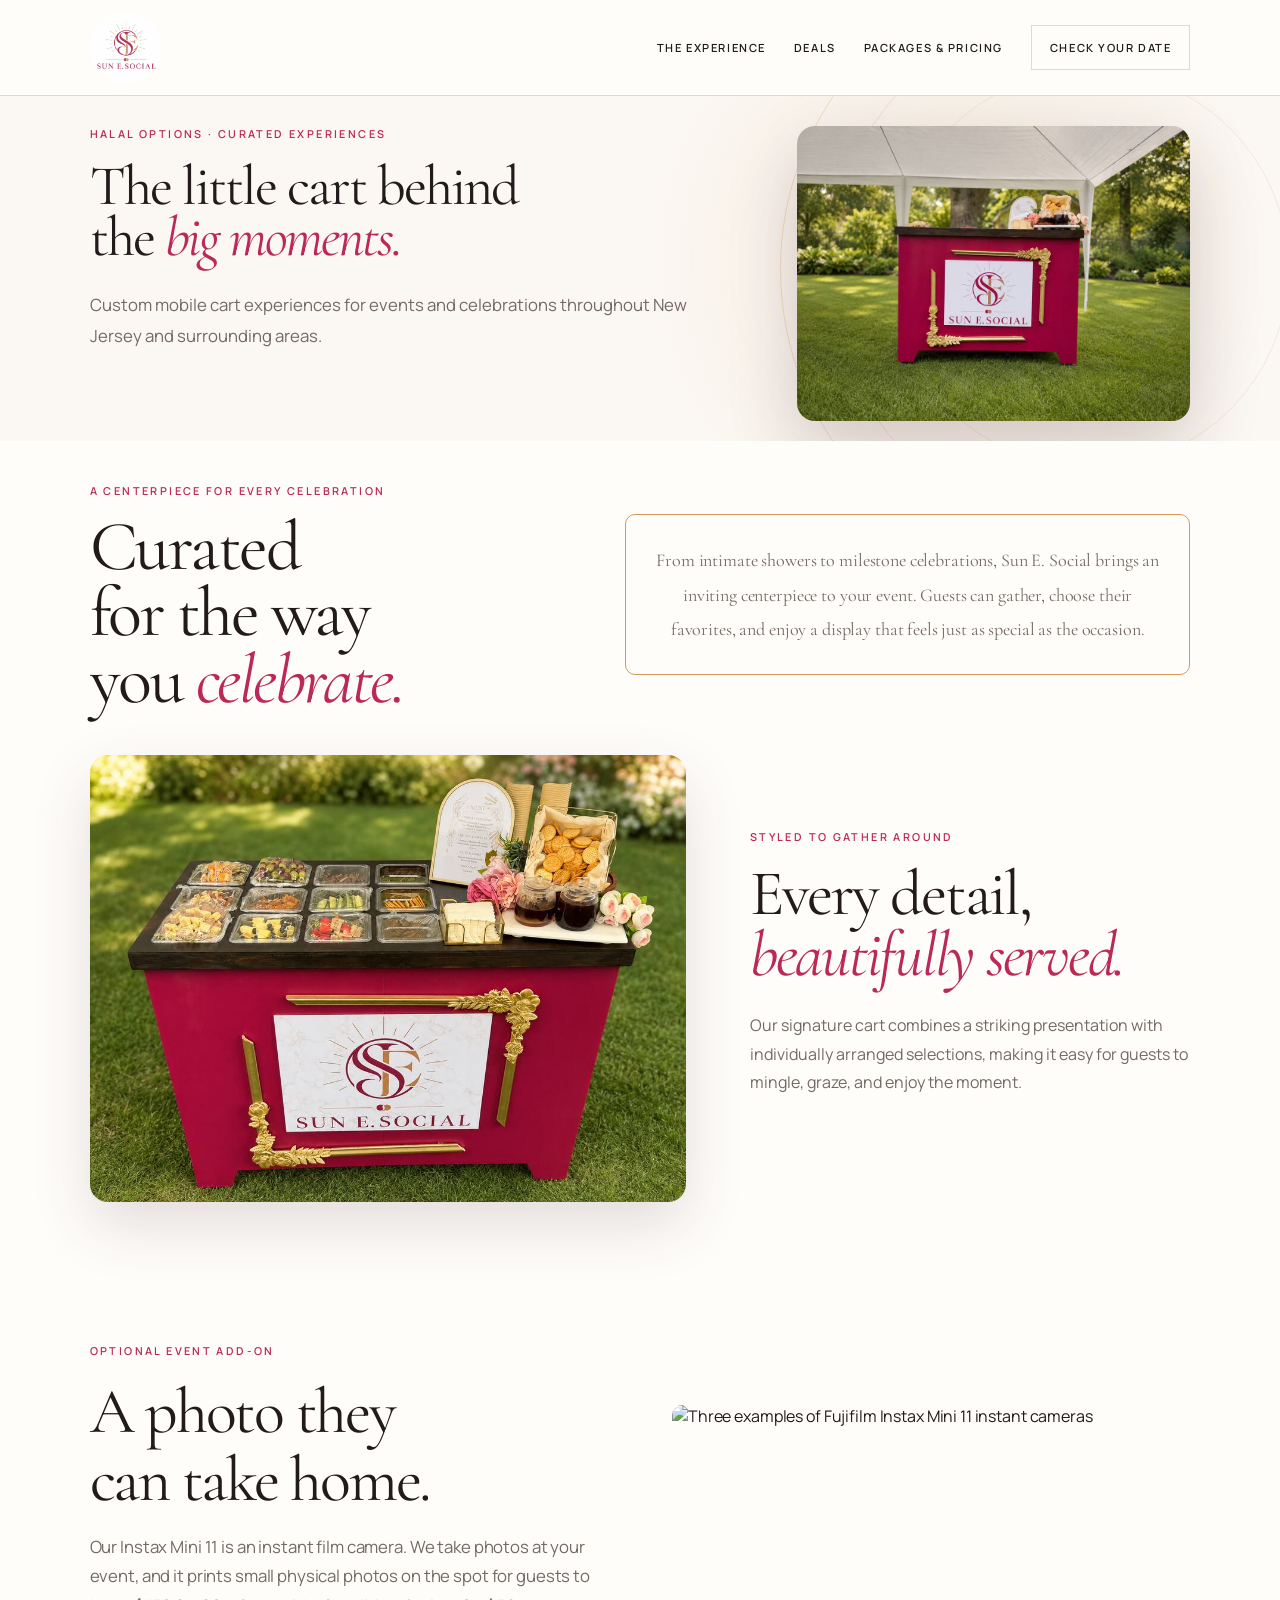
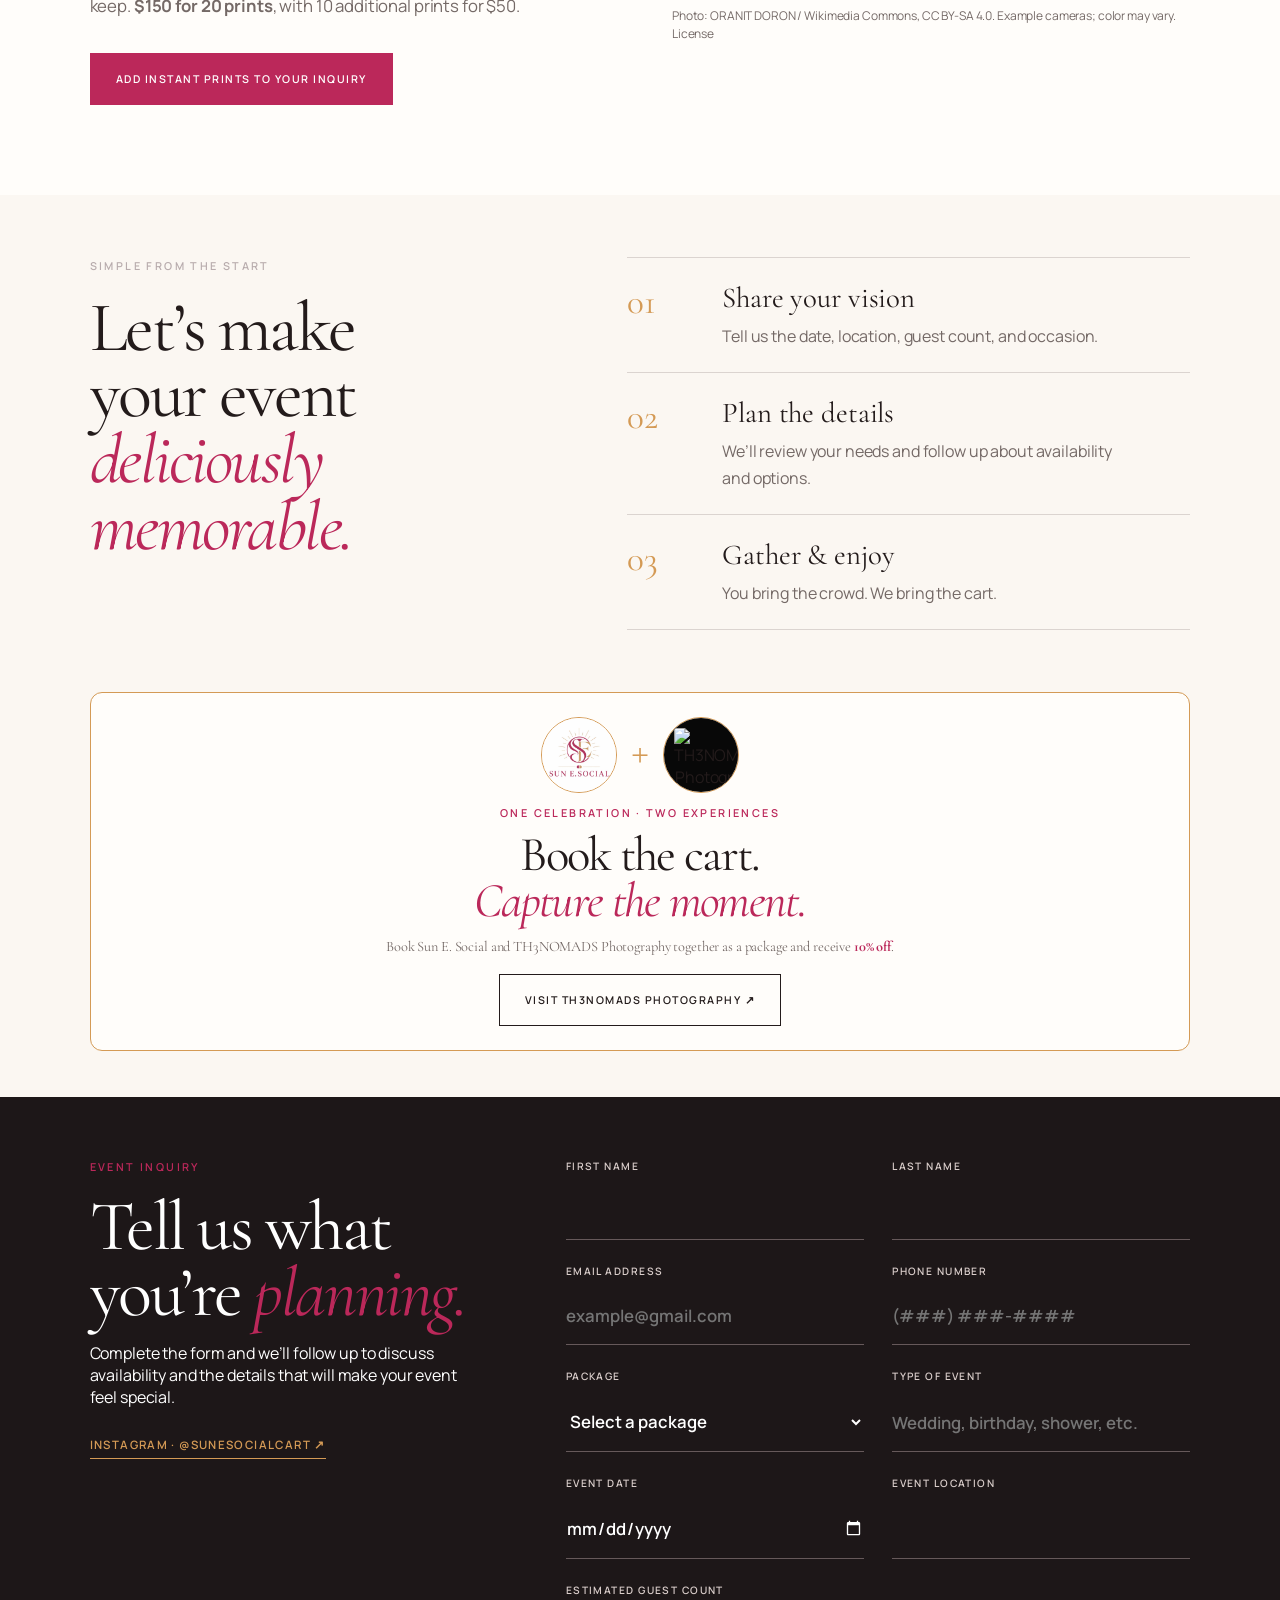
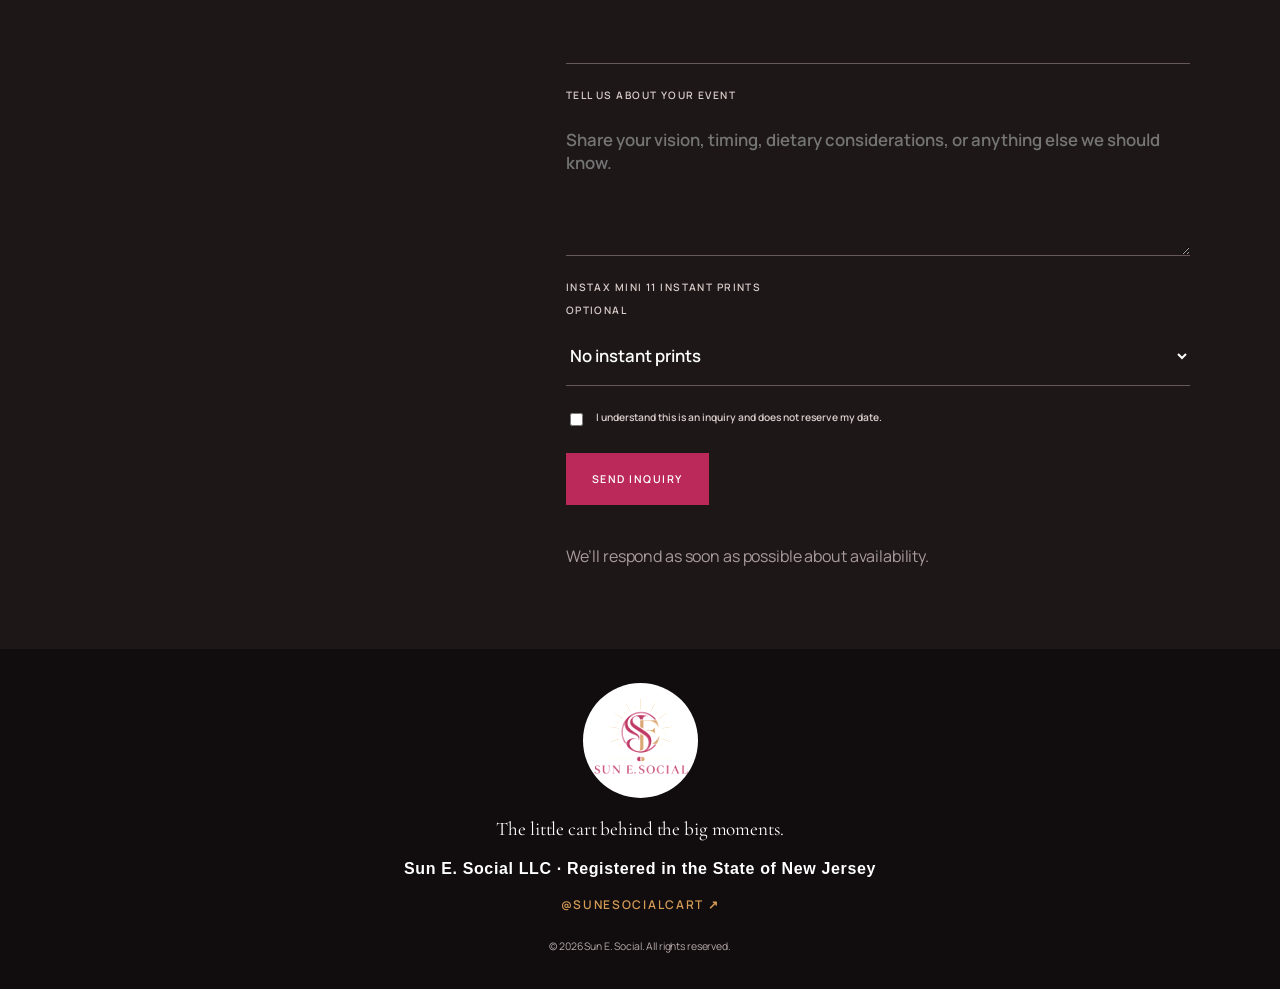
==== index.html @ 3e92104e "Add enhanced Caramel Apple Cart photo and update package name" ====
<!doctype html>
<html lang="en">
<head>
  <!-- Google tag (gtag.js) -->
  <script async src="https://www.googletagmanager.com/gtag/js?id=GT-P82H5LX7"></script>
  <script>
    window.dataLayer = window.dataLayer || [];
    function gtag(){dataLayer.push(arguments);}
    gtag('js', new Date());
    gtag('config', 'GT-P82H5LX7');
  </script>
  <meta charset="utf-8">
  <meta name="viewport" content="width=device-width,initial-scale=1">
  <meta name="description" content="Sun E. Social offers halal curated charcuterie carts for celebrations throughout New Jersey and surrounding areas.">
  <meta name="theme-color" content="#bb285a">
  <link rel="preconnect" href="https://fonts.googleapis.com">
  <link rel="preconnect" href="https://fonts.gstatic.com" crossorigin>
  <link href="https://fonts.googleapis.com/css2?family=Cormorant+Garamond:ital,wght@0,400;0,500;0,600;1,400;1,500&amp;family=Manrope:wght@400;500;600;700&amp;display=swap" rel="stylesheet">
  <link rel="canonical" href="https://sunesocialcart.com/">
  <link rel="icon" href="assets/logo.webp">
  <link rel="stylesheet" href="styles.css?v=20260928-instax-experience">
  <title>Sun E. Social | Mobile Food Cart</title>
</head>
<body>
  <header class="site-header">
    <a class="brand" href="#top" aria-label="Sun E. Social home"><img src="assets/logo.webp" alt="Sun E. Social"></a>
    <nav aria-label="Primary navigation">
      <a href="#experience">The experience</a><a href="#deals">Deals</a><a class="packages-link" href="packages.html?v=20260925-charcuterie-package">Packages &amp; Pricing</a><a class="nav-cta" href="#inquiry">Check Your Date</a>
    </nav>
  </header>
  <main>
    <section class="hero" id="top"><div class="sun-lines" aria-hidden="true"></div><div class="hero-copy"><p class="eyebrow">Halal Options · Curated Experiences</p><h1 class="hero-tagline"><span>The little cart behind</span><span>the <em>big moments.</em></span></h1><p class="lede">Custom mobile cart experiences for events and celebrations throughout New Jersey and surrounding areas.</p></div><div class="hero-mark"><img src="assets/cart-wide.jpg" alt="Sun E. Social charcuterie cart at an outdoor event"></div></section>
    <section class="statement" id="experience"><p class="eyebrow">A centerpiece for every celebration</p><h2>Curated for the way <br>you <em>celebrate.</em></h2><p>From intimate showers to milestone celebrations, Sun E. Social brings an inviting centerpiece to your event. Guests can gather, choose their favorites, and enjoy a display that feels just as special as the occasion.</p></section>
    <section class="cart-showcase"><div class="showcase-image"><img src="assets/cart-detail.jpg" alt="Sun E. Social cart filled with curated charcuterie selections"></div><div class="showcase-copy"><p class="eyebrow">Styled to gather around</p><h2>Every detail, <br><em>beautifully served.</em></h2><p>Our signature cart combines a striking presentation with individually arranged selections, making it easy for guests to mingle, graze, and enjoy the moment.</p></div></section>
    <section class="experience-instax" aria-labelledby="experience-instax-title">
      <div class="experience-instax-copy"><p class="eyebrow">Optional event add-on</p><h2 id="experience-instax-title">A photo they can take home.</h2><p>Our Instax Mini 11 is an instant film camera. We take photos at your event, and it prints small physical photos on the spot for guests to keep. <strong>$150 for 20 prints</strong>, with 10 additional prints for $50.</p><a class="button primary" href="#inquiry">Add instant prints to your inquiry</a></div>
      <figure class="instax-photo"><img src="https://thumb.wikimedia.org/wikipedia/commons/thumb/8/83/%D7%9E%D7%A6%D7%9C%D7%9E%D7%AA_%D7%90%D7%99%D7%A0%D7%A1%D7%98%D7%A7%D7%A1_%D7%9E%D7%99%D7%A0%D7%99_11_%D7%91%D7%A9%D7%9C%D7%95%D7%A9%D7%94_%D7%A6%D7%91%D7%A2%D7%99%D7%9D.jpg/960px-%D7%9E%D7%A6%D7%9C%D7%9E%D7%AA_%D7%90%D7%99%D7%A0%D7%A1%D7%98%D7%A7%D7%A1_%D7%9E%D7%99%D7%A0%D7%99_11_%D7%91%D7%A9%D7%9C%D7%95%D7%A9%D7%94_%D7%A6%D7%91%D7%A2%D7%99%D7%9D.jpg" alt="Three examples of Fujifilm Instax Mini 11 instant cameras" loading="lazy" width="960" height="359"><figcaption><a href="https://commons.wikimedia.org/wiki/File:%D7%9E%D7%A6%D7%9C%D7%9E%D7%AA_%D7%90%D7%99%D7%A0%D7%A1%D7%98%D7%A7%D7%A1_%D7%9E%D7%99%D7%A0%D7%99_11_%D7%91%D7%A9%D7%9C%D7%95%D7%A9%D7%94_%D7%A6%D7%91%D7%A2%D7%99%D7%9D.jpg" target="_blank" rel="noreferrer">Photo: ORANIT DORON / Wikimedia Commons, CC BY-SA 4.0. Example cameras; color may vary.</a> <a href="https://creativecommons.org/licenses/by-sa/4.0/" target="_blank" rel="noreferrer">License</a></figcaption></figure>
    </section>
    <section class="process" id="process"><div><p class="eyebrow">Simple from the start</p><h2>Let’s make your event <br><em>deliciously memorable.</em></h2></div><ol><li><b>01</b><div><h3>Share your vision</h3><p>Tell us the date, location, guest count, and occasion.</p></div></li><li><b>02</b><div><h3>Plan the details</h3><p>We’ll review your needs and follow up about availability and options.</p></div></li><li><b>03</b><div><h3>Gather &amp; enjoy</h3><p>You bring the crowd. We bring the cart.</p></div></li></ol></section>
    <section class="partner-package" id="deals" aria-labelledby="partner-package-title"><div class="package-logos" aria-label="Sun E. Social and TH3NOMADS Photography"><a href="https://sunesocialcart.com/" aria-label="Sun E. Social"><img src="assets/logo.webp" alt="Sun E. Social logo"></a><span aria-hidden="true">+</span><a href="https://www.th3nomadsphotography.com/" target="_blank" rel="noreferrer" aria-label="TH3NOMADS Photography"><img src="https://www.th3nomadsphotography.com/assets/logo.png" alt="TH3NOMADS Photography logo"></a></div><div><p class="eyebrow">One celebration · Two experiences</p><h2 id="partner-package-title">Book the cart. <br><em>Capture the moment.</em></h2></div><div class="partner-package-copy"><p>Book Sun E. Social and TH3NOMADS Photography together as a package and receive <strong>10% off</strong>.</p><a class="button secondary" href="https://www.th3nomadsphotography.com/" target="_blank" rel="noreferrer">Visit TH3NOMADS Photography ↗</a></div></section>
    <section class="inquiry dark-section" id="inquiry"><div class="inquiry-intro"><p class="eyebrow">Event inquiry</p><h2>Tell us what <br>you’re <em>planning.</em></h2><p>Complete the form and we’ll follow up to discuss availability and the details that will make your event feel special.</p><div class="social-links"><a href="https://www.instagram.com/sunesocialcart" target="_blank" rel="noreferrer">Instagram · @sunesocialcart ↗</a></div></div>
      <form action="https://formspree.io/f/mqpkbeqo" method="POST" id="inquiryForm"><input type="hidden" name="_subject" value="New Sun E. Social Event Inquiry"><div class="form-row"><label>First name<input name="first_name" autocomplete="given-name" required></label><label>Last name<input name="last_name" autocomplete="family-name" required></label></div><div class="form-row"><label>Email address<input name="email" type="email" autocomplete="email" placeholder="example@gmail.com" required></label><label>Phone number<input name="phone" type="tel" autocomplete="tel" inputmode="numeric" maxlength="14" pattern="\([0-9]{3}\) [0-9]{3}-[0-9]{4}" title="Enter a 10-digit phone number" placeholder="(###) ###-####" required></label></div><div class="form-row"><label>Package<select name="package" required><option value="" selected disabled>Select a package</option><option>Sun E. Signature — The Charcuterie Cart</option><option value="scone-social">The Scone Social — Charcuterie</option><option>The Fresh Start Bar — Parfait Bar</option><option>The Fresh Start Bar — Açaí Bar</option><option>The Seasonal Cart — Fall Caramel Apple Cart</option><option>The Seasonal Cart — Fall Caramel Apple on a Stick</option><option>Custom Curate Your Dream Cart</option></select></label><label>Type of event<input name="occasion" type="text" placeholder="Wedding, birthday, shower, etc." required></label></div><div class="form-row"><label>Event date<input name="event_date" type="date" required></label><label>Event location<input name="location" required></label></div><label>Estimated guest count<input name="guest_count" type="number" min="1" required></label><label>Tell us about your event<textarea name="message" rows="4" placeholder="Share your vision, timing, dietary considerations, or anything else we should know." required></textarea></label><label>Instax Mini 11 instant prints <span class="optional">Optional</span><select name="instax_mini_11_addon"><option value="">No instant prints</option><option value="20 prints — $150">20 prints — $150</option><option value="30 prints — $200">30 prints — $200</option><option value="40 prints — $250">40 prints — $250</option><option value="More than 40 prints — please quote">More than 40 prints — request a quote</option></select></label><label class="consent"><input type="checkbox" name="inquiry_acknowledgement" value="Confirmed" required><span>I understand this is an inquiry and does not reserve my date.</span></label><button class="button primary" type="submit">Send inquiry</button><p class="form-status" id="formStatus" aria-live="polite">We’ll respond as soon as possible about availability.</p></form>
    </section>
  </main>
  <footer><img src="assets/logo.webp" alt="Sun E. Social"><p>The little cart behind the big moments.</p><p style="font-family:Arial,Helvetica,sans-serif;font-size:1rem;font-weight:600;letter-spacing:.04em;color:#fff;margin:18px 0;">Sun E. Social LLC · Registered in the State of New Jersey</p><a class="instagram-link" href="https://www.instagram.com/sunesocialcart" target="_blank" rel="noreferrer" aria-label="Follow Sun E. Social on Instagram">@sunesocialcart ↗</a><small>© 2026 Sun E. Social. All rights reserved.</small></footer><script src="script.js?v=20260903-1"></script>
<script>
    if (new URLSearchParams(window.location.search).get('package') === 'scone-social') {
      document.querySelector('select[name="package"]').value = 'scone-social';
    }
  </script>
</body>
</html>
---- styles.css ----
:root{--paper:#fbf7f2;--ivory:#fffdfa;--ink:#231b1b;--berry:#bb285a;--berry-dark:#8f173f;--gold:#d49a55;--muted:#746966;--line:rgba(54,35,35,.16);--dark:#1d1718;--background:var(--paper);--foreground:var(--ink);--card:var(--ivory);--card-foreground:var(--ink);--primary:var(--berry);--primary-foreground:#fff;--secondary:#f4e7df;--secondary-foreground:var(--ink);--muted-foreground:var(--muted);--border:#dfd4cd;--input:#dfd4cd;--ring:var(--gold);--radius:.4rem}
*{box-sizing:border-box}html{scroll-behavior:smooth}body{margin:0;background:var(--paper);color:var(--ink);font-family:Arial,Helvetica,sans-serif}a{color:inherit;text-decoration:none}img{display:block;max-width:100%}button,input,select,textarea{font:inherit}.site-header{height:96px;padding:10px 5vw;display:flex;align-items:center;justify-content:space-between;background:rgba(255,253,250,.94);border-bottom:1px solid var(--line);position:sticky;top:0;z-index:20;backdrop-filter:blur(14px)}.brand img{width:118px;height:76px;object-fit:contain}.site-header nav{display:flex;align-items:center;gap:28px;font-size:.7rem;text-transform:uppercase;letter-spacing:.14em}.site-header nav a:hover{color:var(--berry)}.nav-cta{padding:14px 18px;border:1px solid var(--line);color:inherit}.hero{min-height:calc(100svh - 96px);display:grid;grid-template-columns:1.15fr .85fr;align-items:center;gap:5vw;padding:80px 7vw;position:relative;overflow:hidden;background:radial-gradient(circle at 75% 48%,rgba(212,154,85,.13),transparent 32%),var(--paper)}.hero-copy,.hero-mark{position:relative;z-index:2}.eyebrow{margin:0 0 20px;color:var(--berry);font-size:.68rem;font-weight:700;text-transform:uppercase;letter-spacing:.22em}.hero h1,h2{font:400 clamp(3.9rem,7.4vw,7.6rem)/.92 Georgia,'Times New Roman',serif;letter-spacing:-.05em;margin:0}em{font-weight:400;color:var(--berry)}.lede{max-width:620px;margin:28px 0 34px;font-size:1.05rem;line-height:1.8;color:var(--muted)}.hero-actions{display:flex;gap:12px;flex-wrap:wrap}.button{min-height:52px;padding:0 25px;border:1px solid transparent;text-transform:uppercase;letter-spacing:.14em;font-weight:700;font-size:.67rem;display:inline-flex;align-items:center;justify-content:center;cursor:pointer;transition:.25s}.button.primary{background:var(--berry);color:#fff}.button.primary:hover{background:var(--berry-dark);transform:translateY(-2px)}.button.secondary{border-color:var(--ink)}.button.secondary:hover{color:var(--berry);border-color:var(--berry)}.hero-mark{padding:30px}.hero-mark img{width:min(560px,100%);margin:auto;mix-blend-mode:multiply}.sun-lines{position:absolute;width:620px;height:620px;border:1px solid rgba(212,154,85,.28);border-radius:50%;right:-120px;top:50%;transform:translateY(-50%)}.sun-lines:before,.sun-lines:after{content:"";position:absolute;inset:48px;border:1px solid rgba(187,40,90,.12);border-radius:50%}.sun-lines:after{inset:110px;border-color:rgba(212,154,85,.18)}.statement{padding:130px 7vw;display:grid;grid-template-columns:1fr 1.2fr;gap:7vw;align-items:end;background:var(--ivory)}.statement .eyebrow{grid-column:1/-1;margin:0}.statement h2,.process h2,.inquiry h2{font-size:clamp(3.2rem,5.5vw,6rem)}.statement>p:last-child{font:400 1.13rem/1.9 Georgia,serif;color:var(--muted);max-width:650px;margin:0}.dark-section{background:var(--dark);color:#fff}.features{display:grid;grid-template-columns:repeat(3,1fr);padding:75px 7vw}.features article{padding:18px 42px;border-right:1px solid rgba(255,255,255,.14)}.features article:first-child{padding-left:0}.features article:last-child{border:0}.features span,.process b{font:400 2.2rem Georgia,serif;color:var(--gold)}.features h3,.process h3{font:400 1.8rem Georgia,serif;margin:30px 0 12px}.features p,.process p{color:#b8acad;line-height:1.7}.process{padding:120px 7vw;display:grid;grid-template-columns:.9fr 1.1fr;gap:9vw}.process ol{list-style:none;margin:0;padding:0;border-top:1px solid var(--line)}.process li{display:grid;grid-template-columns:70px 1fr;gap:25px;padding:30px 0;border-bottom:1px solid var(--line)}.process li h3{margin:0 0 8px}.process li p{margin:0;color:var(--muted)}.inquiry{padding:120px 7vw;display:grid;grid-template-columns:.78fr 1.22fr;gap:9vw}.inquiry-intro>p:last-child{color:#b8acad;line-height:1.8;max-width:480px}.inquiry form{display:grid;gap:24px}.form-row{display:grid;grid-template-columns:1fr 1fr;gap:28px}.inquiry label{display:grid;gap:9px;color:#d9cdca;font-size:.64rem;text-transform:uppercase;letter-spacing:.14em}.inquiry input,.inquiry select,.inquiry textarea{width:100%;padding:12px 0;background:transparent;border:0;border-bottom:1px solid #66595a;color:#fff;outline:0}.inquiry input:focus,.inquiry select:focus,.inquiry textarea:focus{border-color:var(--gold)}.inquiry select option{color:#111}.inquiry textarea{resize:vertical}.consent{display:flex!important;align-items:flex-start;gap:10px!important;text-transform:none!important;letter-spacing:0!important;line-height:1.5}.consent input{width:auto!important;margin-top:3px;accent-color:var(--berry)}.inquiry button{justify-self:start}.inquiry button:disabled{opacity:.6;cursor:wait}.form-status{min-height:26px}.form-status p{margin:0;font-size:.88rem}.success{color:#e5bd84}.error{color:#ff9da8}footer{padding:58px 7vw;text-align:center;background:#110d0e;color:#b8acad}footer img{width:165px;height:115px;object-fit:contain;margin:0 auto;filter:brightness(1.08)}footer p{font:400 1.2rem Georgia,serif;color:#fff}footer small{font-size:.65rem}.statement,.process,.inquiry{scroll-margin-top:90px}@media(max-width:900px){.site-header nav a:not(.nav-cta){display:none}.hero,.statement,.process,.inquiry{grid-template-columns:1fr}.hero{padding-top:65px}.hero-mark{max-width:520px;margin:auto}.statement{gap:35px}.features{grid-template-columns:1fr}.features article,.features article:first-child{padding:32px 0;border-right:0;border-bottom:1px solid rgba(255,255,255,.14)}.form-row{grid-template-columns:1fr}.inquiry{gap:60px}}@media(max-width:600px){.site-header{height:82px;padding:7px 20px}.brand img{width:92px;height:66px}.nav-cta{padding:12px 13px}.hero{min-height:auto;padding:68px 22px 72px}.hero h1{font-size:3.65rem}.hero-mark{padding:15px}.statement,.process,.inquiry{padding:85px 22px}.statement h2,.process h2,.inquiry h2{font-size:3.2rem}.features{padding:55px 22px}.sun-lines{width:420px;height:420px;right:-240px}.button{width:100%}}
/* Cart photography */
.hero-mark{padding:0}
.hero-mark img{width:min(650px,100%);margin:auto;mix-blend-mode:normal;border-radius:18px;box-shadow:0 28px 70px rgba(59,29,38,.2);aspect-ratio:4/3;object-fit:cover}
.cart-showcase{padding:0 7vw 120px;display:grid;grid-template-columns:1.15fr .85fr;gap:7vw;align-items:center;background:var(--ivory)}
.showcase-image img{width:100%;border-radius:18px;box-shadow:0 24px 60px rgba(59,29,38,.14)}
.showcase-copy h2{font-size:clamp(3.1rem,5vw,5.6rem)}
.showcase-copy>p:not(.eyebrow){color:var(--muted);line-height:1.8;margin:26px 0 30px;max-width:520px}
@media(max-width:900px){.cart-showcase{grid-template-columns:1fr}}
@media(max-width:600px){.cart-showcase{padding:0 22px 85px}}
.form-status{color:#a99b9c}
.form-status.success{color:#e5bd84}
.form-status.error{color:#ff9da8}
.inquiry button:disabled{opacity:.6;cursor:wait}
.inquiry input[type="date"]::-webkit-calendar-picker-indicator{
  filter:invert(1) brightness(2);
  opacity:1;
  cursor:pointer;
}
.brand img{width:72px;height:72px;aspect-ratio:1;border-radius:50%;object-fit:cover}
footer img{width:115px;height:115px;aspect-ratio:1;border-radius:50%;object-fit:cover}
@media(max-width:600px){.brand img{width:62px;height:62px}}

/* Keep the opening message visually connected to the header. */
.hero{align-items:start;padding-top:38px}
@media(max-width:900px){.hero{padding-top:34px}}
@media(max-width:600px){.hero{padding-top:28px}}

/* Tighter vertical rhythm between homepage sections. */
.hero{padding-bottom:52px}
.statement{padding-top:76px;padding-bottom:76px}
.cart-showcase{padding-bottom:76px}
.process{padding-top:76px;padding-bottom:76px}
.inquiry{padding-top:76px;padding-bottom:76px}
footer{padding-top:42px;padding-bottom:42px}
@media(max-width:600px){
  .hero{padding-bottom:46px}
  .statement,.process,.inquiry{padding-top:54px;padding-bottom:54px}
  .cart-showcase{padding-bottom:54px}
  footer{padding-top:36px;padding-bottom:36px}
}

/* Close the gap between the opening description and experience section. */
.hero .lede{margin-bottom:0}
.hero{padding-bottom:24px}
.statement{padding-top:38px}
@media(max-width:600px){
  .hero{padding-bottom:22px}
  .statement{padding-top:34px}
}

/* Give the experience description a clear, intentional home. */
.statement>p:last-child{
  max-width:680px;
  padding:28px 30px;
  text-align:center;
  justify-self:center;
  background:transparent;
  color:var(--muted);
  border:1px solid var(--gold);
  border-radius:10px;
  box-shadow:none;
}
@media(max-width:600px){
  .statement>p:last-child{padding:22px 20px}
}

/* Larger, easier-to-use inquiry fields. */
.inquiry input,.inquiry select,.inquiry textarea{
  padding:17px 0;
  font-size:1.05rem;
}
.inquiry textarea{min-height:145px}


/* Sun E. Social + TH3NOMADS package offer */
.partner-package{
  margin:0 7vw 76px;
  padding:42px;
  display:grid;
  grid-template-columns:1.05fr .95fr;
  gap:7vw;
  align-items:center;
  border:1px solid var(--gold);
  border-radius:12px;
  background:var(--ivory);
}
.partner-package h2{font-size:clamp(2.8rem,4.8vw,5.2rem)}
.partner-package-copy p{margin:0 0 24px;color:var(--muted);font:400 1.15rem/1.7 Georgia,serif}
.partner-package-copy strong{color:var(--berry)}
@media(max-width:900px){.partner-package{grid-template-columns:1fr;gap:30px}}
@media(max-width:600px){
  .partner-package{margin:0 22px 54px;padding:30px 22px}
  .partner-package h2{font-size:2.65rem}
}


.package-logos{grid-column:1/-1;display:flex;align-items:center;justify-content:center;gap:20px;margin-bottom:2px}
.package-logos a{width:96px;height:96px;border-radius:50%;display:grid;place-items:center;overflow:hidden;border:1px solid var(--gold);background:#fff}
.package-logos img{width:100%;height:100%;object-fit:cover}
.package-logos span{color:var(--gold);font:400 2rem Georgia,serif}
@media(max-width:600px){
  .package-logos{gap:14px}
  .package-logos a{width:78px;height:78px}
}


/* Preserve the full TH3NOMADS logo inside the partnership circle. */
.partner-package .package-logos a:nth-of-type(2) img{
  object-fit:contain;
  object-position:center;
  padding:10px;
  background:#080808;
}


/* Compact partnership box */
.partner-package{
  margin-bottom:52px;
  padding:28px 32px;
  gap:22px 5vw;
}
.partner-package h2{font-size:clamp(2.25rem,3.8vw,4rem)}
.partner-package .package-logos{margin-bottom:0;gap:14px}
.partner-package .package-logos a{width:76px;height:76px}
.partner-package-copy p{font-size:1.02rem;line-height:1.55;margin-bottom:18px}
@media(max-width:600px){
  .partner-package{margin-bottom:42px;padding:24px 20px;gap:20px}
  .partner-package h2{font-size:2.25rem}
  .partner-package .package-logos a{width:68px;height:68px}
}


footer .instagram-link{
  display:block;
  width:max-content;
  margin:0 auto 20px;
  color:var(--gold);
  font-size:.75rem;
  font-weight:700;
  letter-spacing:.14em;
  text-transform:uppercase;
}
footer .instagram-link:hover{color:#fff}


.inquiry .social-links{margin-top:24px}
.inquiry .social-links a{
  display:inline-block;
  padding-bottom:6px;
  border-bottom:1px solid var(--gold);
  color:var(--gold);
  font-size:.72rem;
  font-weight:700;
  letter-spacing:.12em;
  text-transform:uppercase;
}
.inquiry .social-links a:hover{color:#fff;border-color:#fff}


/* Packages & Pricing page */
.site-header nav a[aria-current="page"]{color:var(--berry);border-color:var(--berry)}
.packages-page{background:var(--paper)}
.packages-hero{padding:70px 7vw 54px;max-width:1500px;margin:0 auto}
.packages-hero h1{margin:0;font:400 clamp(3.8rem,7vw,7rem)/.92 Georgia,'Times New Roman',serif;letter-spacing:-.05em}
.packages-hero>p:last-child{max-width:720px;margin:26px 0 0;color:var(--muted);font-size:1.05rem;line-height:1.7}
.package-list{padding:0 7vw 78px;max-width:1500px;margin:0 auto}
.signature-package{display:grid;grid-template-columns:.82fr 1.18fr;overflow:hidden;border:1px solid var(--gold);border-radius:14px;background:var(--ivory);box-shadow:0 22px 60px rgba(59,29,38,.1)}
.signature-package-image{min-height:100%;background:var(--dark)}
.signature-package-image img{width:100%;height:100%;min-height:690px;object-fit:cover;object-position:center}
.signature-package-details{padding:44px}
.signature-package-details h2{font-size:clamp(2.8rem,4.5vw,5rem)}
.package-price{display:flex;align-items:baseline;gap:14px;margin:26px 0}
.package-price strong{color:var(--berry);font:400 3.5rem/1 Georgia,'Times New Roman',serif}
.package-price span{color:var(--muted);font-size:.84rem;font-weight:700;letter-spacing:.08em;text-transform:uppercase}
.location-pricing{display:grid;grid-template-columns:1fr 1fr;gap:12px;margin-bottom:32px}
.location-pricing>div{padding:17px;border:1px solid rgba(212,154,85,.62);border-radius:8px}
.location-pricing span,.location-pricing strong,.location-pricing small{display:block}
.location-pricing span{margin-bottom:7px;color:var(--muted);font-size:.72rem;font-weight:700;letter-spacing:.08em;text-transform:uppercase}
.location-pricing strong{font:400 1.2rem Georgia,'Times New Roman',serif}
.location-pricing small{margin-top:5px;color:var(--muted)}
.package-information{display:grid;grid-template-columns:1fr .78fr;gap:32px;margin-bottom:32px}
.package-information h3{margin:0 0 14px;font:400 1.45rem Georgia,'Times New Roman',serif}
.package-information ul{margin:0;padding-left:19px;color:var(--muted);line-height:1.75}
.package-upgrades{padding-left:28px;border-left:1px solid var(--line)}
.package-upgrades p{color:var(--muted);line-height:1.7}
.package-upgrades .pricing-note{margin:-7px 0 10px;color:var(--berry);font-size:.75rem;font-weight:700;letter-spacing:.08em;text-transform:uppercase}
@media(max-width:1000px){
  .signature-package{grid-template-columns:1fr}
  .signature-package-image img{height:440px;min-height:0}
}
@media(max-width:700px){
  .packages-hero{padding:48px 22px 38px}
  .packages-hero h1{font-size:3.5rem}
  .package-list{padding:0 22px 58px}
  .signature-package-image img{height:290px}
  .signature-package-details{padding:29px 22px}
  .signature-package-details h2{font-size:2.8rem}
  .package-price{display:block}
  .package-price span{display:block;margin-top:8px}
  .location-pricing,.package-information{grid-template-columns:1fr}
  .package-upgrades{padding:24px 0 0;border-left:0;border-top:1px solid var(--line)}
}


/* Custom dream cart */
.seasonal-cart{margin-top:34px;padding:42px;border:1px solid var(--gold);border-radius:14px;background:var(--ivory);box-shadow:0 22px 60px rgba(59,29,38,.07)}
.seasonal-cart>h2{margin:0;font:400 clamp(2.6rem,4vw,4rem)/1 var(--font-display)}
.seasonal-cart>p:not(.eyebrow){color:var(--muted);line-height:1.65}
.seasonal-menu{margin-top:25px;border:1px solid var(--gold);border-radius:10px;background:rgba(255,255,255,.55)}
.seasonal-menu summary{display:flex;align-items:center;justify-content:space-between;gap:12px;padding:20px 24px;cursor:pointer;list-style:none;color:var(--berry);font:500 1.7rem/1.2 var(--font-display)}
.seasonal-menu summary::-webkit-details-marker{display:none}
.seasonal-menu summary::after{content:'+';margin-left:auto;font:400 1.7rem/1 var(--font-sans)}
.seasonal-menu[open] summary::after{content:'−'}
.seasonal-menu summary:focus-visible{outline:3px solid var(--berry);outline-offset:3px}
.seasonal-menu-hint{color:var(--muted);font:600 .85rem/1.4 var(--font-sans)}
.seasonal-menu-content{padding:0 24px 28px;border-top:1px solid var(--gold)}
.seasonal-menu-content h3{margin:26px 0 8px;color:var(--berry);font:500 1.7rem/1.2 var(--font-display)}
.seasonal-menu-content>p,.seasonal-stick-option p{color:var(--muted);line-height:1.65}
.seasonal-package-pricing{margin:24px 0 20px}
.seasonal-price-label{display:block;color:var(--berry);font-size:.78rem;font-weight:700;letter-spacing:.12em;text-transform:uppercase}
.seasonal-package-pricing>strong{display:block;margin:4px 0 12px;color:var(--berry);font:500 clamp(3rem,6vw,4.5rem)/1 var(--font-display)}
.seasonal-package-pricing p{margin:8px 0 0;color:var(--ink);font:500 clamp(1.3rem,2.5vw,1.65rem)/1.3 var(--font-display)}
.seasonal-package-pricing p b{color:var(--berry);font-weight:600}
.seasonal-inclusions{padding:22px 26px;border:1px solid rgba(212,154,85,.68);border-radius:8px;background:var(--ivory)}
.seasonal-inclusions h4{margin:0 0 12px;color:var(--berry);font-size:.78rem;font-weight:700;letter-spacing:.12em;text-transform:uppercase}
.seasonal-inclusions ul{margin:0;padding-left:20px;color:var(--ink);line-height:1.75}
.seasonal-inclusions li{padding-left:3px}
.seasonal-inclusions .seasonal-travel-note{margin:14px 0 0;color:var(--muted);font-size:.78rem;line-height:1.5}
@media(max-width:700px){.seasonal-inclusions{padding:20px 18px}}
.seasonal-stick-option{margin-top:24px;padding-top:6px;border-top:1px solid var(--gold)}
@media(max-width:700px){.seasonal-cart{margin-top:24px;padding:29px 22px}.seasonal-menu summary{padding:18px}.seasonal-menu-hint{font-size:.75rem}.seasonal-menu-content{padding:0 18px 24px}}
.dream-cart{
  margin-top:34px;
  padding:42px;
  display:grid;
  grid-template-columns:.9fr 1.1fr;
  gap:7vw;
  align-items:center;
  border:1px solid var(--gold);
  border-radius:14px;
  background:
    radial-gradient(circle at 12% 20%,rgba(212,154,85,.13),transparent 36%),
    var(--dark);
  color:#fff;
}
.dream-cart h2{font-size:clamp(2.8rem,4.8vw,5.2rem)}
.dream-cart-copy p{max-width:690px;margin:0 0 18px;color:#d4c9c6;font:400 1.08rem/1.75 Georgia,'Times New Roman',serif}
.dream-cart-copy .button{margin-top:10px}
@media(max-width:900px){.dream-cart{grid-template-columns:1fr;gap:28px}}
@media(max-width:700px){
  .dream-cart{margin-top:24px;padding:30px 22px}
  .dream-cart h2{font-size:2.7rem}
}


/* Keep Packages & Pricing reachable on mobile. */
@media(max-width:900px){
  .site-header nav .packages-link{display:inline-flex}
}
@media(max-width:600px){
  .site-header nav{gap:8px}
  .site-header nav .packages-link{font-size:.58rem;letter-spacing:.08em;white-space:nowrap}
}


/* Fully visible mobile navigation */
@media(max-width:900px){
  .site-header{
    height:auto;
    min-height:82px;
    flex-wrap:wrap;
    align-content:center;
    padding-bottom:10px;
  }
  .site-header nav{
    order:3;
    width:100%;
    display:grid;
    grid-template-columns:repeat(2,minmax(0,1fr));
    gap:7px;
    margin-top:7px;
  }
  .site-header nav a,
  .site-header nav a:not(.nav-cta),
  .site-header nav .packages-link{
    display:flex!important;
    min-height:38px;
    align-items:center;
    justify-content:center;
    padding:8px 9px;
    border:1px solid var(--line);
    font-size:.58rem;
    line-height:1.2;
    letter-spacing:.07em;
    text-align:center;
  }
  .site-header nav .nav-cta{
    border-color:var(--line);
    padding:8px 9px;
  }
  .site-header nav a[aria-current="page"]{
    border-color:var(--berry);
    color:var(--berry);
  }
}
@media(max-width:600px){
  .site-header{padding:7px 16px 10px}
  .site-header nav{gap:6px}
}


/* Preserve the complete portrait pricing photo on phones. */
@media(max-width:700px){
  .signature-package-image img{
    width:100%;
    height:auto;
    min-height:0;
    aspect-ratio:2/3;
    object-fit:cover;
    object-position:center top;
  }
}


/* Keep the desktop introduction compact instead of filling the viewport. */
@media(min-width:901px){
  .hero{min-height:auto}
}


/* Keep the partnership deal visible below the sticky navigation. */
.partner-package{scroll-margin-top:110px}


/* Tighten the experience heading only on desktop. */
@media(min-width:901px){
  .statement{row-gap:18px}
}


/* Compact spacing system across both pages. */
@media(min-width:901px){
  .hero{padding-top:30px;padding-bottom:20px;gap:4vw}
  .statement{padding:42px 7vw;row-gap:16px;column-gap:5vw}
  .cart-showcase{padding:0 7vw 52px;gap:5vw}
  .process{padding:62px 7vw;gap:6vw}
  .process li{padding:22px 0}
  .partner-package{margin-bottom:46px;padding:24px 28px;gap:18px 4vw}
  .inquiry{padding:62px 7vw;gap:6vw}
  footer{padding-top:34px;padding-bottom:34px}

  .packages-hero{padding-top:48px;padding-bottom:34px}
  .packages-hero>p:last-child{margin-top:18px}
  .package-list{padding-bottom:54px}
  .signature-package-details{padding:34px}
  .package-price{margin:20px 0}
  .location-pricing{margin-bottom:24px}
  .package-information{gap:24px;margin-bottom:24px}
  .dream-cart{margin-top:26px;padding:32px;gap:5vw}
}

@media(max-width:900px){
  .hero{padding-bottom:30px}
  .statement{padding-top:38px;padding-bottom:38px;gap:18px}
  .cart-showcase{padding-bottom:42px}
  .process{padding-top:46px;padding-bottom:46px;gap:34px}
  .process li{padding:22px 0}
  .partner-package{margin-bottom:36px;padding:24px 22px;gap:18px}
  .inquiry{padding-top:48px;padding-bottom:48px;gap:36px}
  .inquiry form{gap:20px}
  footer{padding-top:30px;padding-bottom:30px}

  .packages-hero{padding-top:36px;padding-bottom:26px}
  .packages-hero>p:last-child{margin-top:18px}
  .package-list{padding-bottom:42px}
  .signature-package-details{padding:26px 22px}
  .package-price{margin:20px 0}
  .location-pricing{margin-bottom:24px}
  .package-information{gap:22px;margin-bottom:24px}
  .dream-cart{margin-top:22px;padding:26px 22px;gap:18px}
}


/* Consistent alignment for page content, cards, and form fields. */
@media(min-width:901px){
  .site-header{padding-left:7vw;padding-right:7vw}
  .hero,.statement,.cart-showcase,.process,.inquiry{
    padding-left:7vw;
    padding-right:7vw;
  }
  .partner-package{margin-left:7vw;margin-right:7vw}
  .packages-hero,.package-list{
    width:100%;
    padding-left:7vw;
    padding-right:7vw;
  }
}

.statement,.process,.inquiry,
.signature-package,.dream-cart,.partner-package{
  align-items:start;
}
.statement>*,.process>*,.inquiry>*,
.signature-package>*,.dream-cart>*,.partner-package>*{
  min-width:0;
}
.statement>p:last-child{
  width:100%;
  justify-self:stretch;
}
.inquiry form,.form-row,.inquiry label,
.inquiry input,.inquiry select,.inquiry textarea{
  min-width:0;
}
.inquiry input,.inquiry select,.inquiry textarea{
  display:block;
  width:100%;
}
.package-price,.location-pricing,.package-information{
  width:100%;
}

@media(max-width:900px){
  .hero,.statement,.cart-showcase,.process,.inquiry{
    padding-left:22px;
    padding-right:22px;
  }
  .partner-package{margin-left:22px;margin-right:22px}
  .packages-hero,.package-list{
    width:100%;
    padding-left:22px;
    padding-right:22px;
  }
}


/* Center and compact the partnership deal card on desktop only. */
@media(min-width:901px){
  .partner-package{
    width:min(1100px,calc(100% - 14vw));
    margin-left:auto;
    margin-right:auto;
    padding:24px 28px;
    grid-template-columns:1fr;
    justify-items:center;
    align-items:start;
    gap:12px;
    text-align:center;
  }
  .partner-package .package-logos{grid-column:1;margin:0}
  .partner-package>div:not(.package-logos),
  .partner-package-copy{
    width:100%;
    max-width:760px;
  }
  .partner-package .eyebrow{margin-bottom:12px}
  .partner-package-copy p{max-width:680px;margin:0 auto 16px}
  .partner-package-copy .button{margin-left:auto;margin-right:auto}
}


/* Keep the desktop partnership discount message on one line. */
@media(min-width:901px){
  .partner-package>div:not(.package-logos),
  .partner-package-copy{max-width:900px}
  .partner-package-copy p{
    max-width:none;
    white-space:nowrap;
    font-size:clamp(.9rem,1.05vw,1.02rem);
  }
}


/* Remove the dark block beneath the Packages & Pricing photo. */
.signature-package-image{
  background:transparent;
  overflow:hidden;
}
@media(max-width:1000px){
  .signature-package-image{
    min-height:0;
    height:auto;
  }
}


/* Tiered Sun E. Signature package pricing. */
.signature-package-details{
  display:flex;
  flex-direction:column;
  align-items:stretch;
}
.signature-package-description{
  max-width:760px;
  margin:22px 0 26px;
  color:var(--muted);
  font:400 1.08rem/1.75 Georgia,'Times New Roman',serif;
}
.signature-package-description strong{color:var(--ink);font-weight:700}
.signature-pricing h3{
  margin:0 0 14px;
  color:var(--berry);
  font-size:.72rem;
  font-weight:700;
  text-transform:uppercase;
  letter-spacing:.2em;
}
.signature-price-tiers{
  display:grid;
  grid-template-columns:repeat(3,minmax(0,1fr));
  gap:12px;
}
.signature-price-tier{
  padding:18px 14px;
  border:1px solid rgba(212,154,85,.68);
  border-radius:8px;
  text-align:center;
}
.signature-price-tier span{
  display:block;
  margin-bottom:10px;
  color:var(--muted);
  font-size:.72rem;
  font-weight:700;
  letter-spacing:.08em;
  text-transform:uppercase;
}
.signature-price-tier strong{
  display:block;
  color:var(--berry);
  font:400 2.25rem/1 Georgia,'Times New Roman',serif;
}
.signature-price-tier small{
  color:var(--muted);
  font:700 .68rem/1 Arial,Helvetica,sans-serif;
  letter-spacing:.04em;
  text-transform:uppercase;
}
.signature-minimum{
  margin:13px 0 24px;
  color:var(--ink);
  font-size:.76rem;
  font-weight:700;
  letter-spacing:.1em;
  text-transform:uppercase;
}
.signature-package-details>.button{align-self:flex-start}

@media(max-width:700px){
  .signature-package-description{margin:18px 0 22px;font-size:1rem}
  .signature-price-tiers{gap:7px}
  .signature-price-tier{padding:15px 6px}
  .signature-price-tier span{font-size:.59rem;letter-spacing:.04em}
  .signature-price-tier strong{font-size:1.8rem}
  .signature-price-tier small{display:block;margin-top:5px;font-size:.56rem}
}


/* Cart service and setup fee. */
.cart-service-fee{
  margin:0 0 24px;
  padding:20px;
  border:1px solid rgba(212,154,85,.68);
  border-radius:8px;
  background:rgba(212,154,85,.05);
}
.cart-service-heading{
  display:flex;
  align-items:baseline;
  justify-content:space-between;
  gap:18px;
  margin-bottom:14px;
}
.cart-service-heading h3{
  margin:0;
  color:var(--berry);
  font-size:.72rem;
  font-weight:700;
  letter-spacing:.18em;
  text-transform:uppercase;
}
.cart-service-heading strong{
  color:var(--berry);
  font:400 1.8rem/1 Georgia,'Times New Roman',serif;
  white-space:nowrap;
}
.cart-service-heading strong span{
  color:var(--muted);
  font:700 .68rem/1 Arial,Helvetica,sans-serif;
  letter-spacing:.05em;
  text-transform:uppercase;
}
.cart-service-fee>p:not(.travel-fee-note){
  margin:0 0 8px;
  font-weight:700;
}
.cart-service-fee ul{
  margin:0;
  padding-left:20px;
  color:var(--muted);
  line-height:1.65;
}
.cart-service-fee .travel-fee-note{
  margin:14px 0 0;
  color:var(--ink);
  font-size:.78rem;
  font-weight:700;
}

@media(max-width:520px){
  .cart-service-heading{display:block}
  .cart-service-heading strong{display:block;margin-top:10px}
}


/* Parfait Bar package */
.parfait-package{
  margin-top:34px;
  background:
    radial-gradient(circle at 88% 12%,rgba(212,154,85,.12),transparent 34%),
    var(--ivory);
}
.parfait-package-image img{
  object-position:center;
}
.package-title{
  white-space:nowrap;
  font-size:clamp(2.1rem,3.5vw,3.7rem)!important;
}
@media(max-width:700px){
  .parfait-package{margin-top:24px}
  .package-title{
    font-size:clamp(1.55rem,7vw,2.25rem)!important;
    letter-spacing:-.045em;
  }
}


/* Parfait, açaí, and oatmeal options. */
.bar-options{
  margin:0 0 26px;
}
.bar-options>h3{
  margin:0 0 14px;
  color:var(--berry);
  font-size:.72rem;
  font-weight:700;
  text-transform:uppercase;
  letter-spacing:.2em;
}
.bar-option-grid{
  display:grid;
  grid-template-columns:repeat(3,minmax(0,1fr));
  gap:10px;
}
.bar-option-grid article{
  padding:15px 13px;
  border:1px solid rgba(212,154,85,.68);
  border-radius:8px;
  background:rgba(255,255,255,.58);
}
.bar-option-grid strong,
.bar-option-grid span{
  display:block;
}
.bar-option-grid strong{
  margin-bottom:7px;
  color:var(--berry);
  font:400 1.05rem/1.2 Georgia,'Times New Roman',serif;
}
.bar-option-grid span{
  color:var(--muted);
  font-size:.78rem;
  line-height:1.5;
}
.bar-options>p{
  margin:11px 0 0;
  color:var(--muted);
  font-size:.76rem;
  line-height:1.5;
}
@media(max-width:700px){
  .bar-option-grid{grid-template-columns:1fr}
}


/* Elegant editorial typography refresh */
:root{--font-display:'Cormorant Garamond',Georgia,'Times New Roman',serif;--font-sans:'Manrope',Arial,Helvetica,sans-serif}
html{-webkit-font-smoothing:antialiased;-moz-osx-font-smoothing:grayscale}
body,button,input,select,textarea{font-family:var(--font-sans)}
body{font-weight:400;letter-spacing:-.008em}
.hero h1,h1,h2,h3,.statement>p:last-child,.features span,.process b,.features h3,.process h3,footer p,.partner-package-copy p,.packages-hero h1,.package-price strong,.location-pricing strong,.package-information h3,.dream-cart-copy p,.signature-package-description,.signature-price-tier strong,.cart-service-heading strong,.bar-option-grid strong{font-family:var(--font-display)}
.hero h1,h1,h2,h3{text-wrap:balance}
p,li{text-wrap:pretty}
.hero h1,h2,.packages-hero h1{letter-spacing:-.035em}
.hero h1{line-height:.89}
h2,.packages-hero h1{line-height:.94}
.site-header nav,.eyebrow,.button,.inquiry label,.signature-pricing h3,.signature-minimum,.cart-service-heading h3,.bar-options>h3,footer .instagram-link,.inquiry .social-links a{font-weight:600}
.site-header nav a,.eyebrow,.button,.package-title,.signature-pricing h3,.signature-minimum,.cart-service-heading h3,.cart-service-heading strong,.bar-options>h3,.signature-price-tier strong{white-space:nowrap}
.signature-price-tier small{display:inline;margin:0;font-family:var(--font-sans)}
.lede,.showcase-copy>p:not(.eyebrow),.inquiry-intro>p:last-child,.packages-hero>p:last-child{letter-spacing:0}
@media(max-width:600px){
  .hero h1{font-size:clamp(3.2rem,15vw,4rem)}
  .statement h2,.process h2,.inquiry h2{font-size:clamp(2.75rem,13vw,3.35rem)}
  .eyebrow{letter-spacing:.12em}
  .site-header nav a,.site-header nav a:not(.nav-cta),.site-header nav .packages-link{white-space:nowrap;font-size:.56rem}
}


/* Keep the homepage slogan on exactly two intentional lines. */
.hero-tagline{font-size:clamp(2.6rem,4.4vw,6.2rem)!important;line-height:.9!important}
.hero-tagline>span{display:block;white-space:nowrap}
@media(min-width:901px){.hero{grid-template-columns:1.25fr .75fr}}
@media(max-width:900px){.hero-tagline{font-size:clamp(3rem,8vw,4.8rem)!important}}
@media(max-width:600px){.hero-tagline{font-size:clamp(2.15rem,10.2vw,3.2rem)!important;letter-spacing:-.04em}}


/* Keep the custom Dream Cart heading on two intentional lines. */
.dream-cart-title{font-size:clamp(2.65rem,4vw,4.7rem)!important;line-height:.92!important}
.dream-cart-title>span,.dream-cart-title>em{display:block;white-space:nowrap}
@media(min-width:901px){.dream-cart{grid-template-columns:1fr 1fr}}
@media(max-width:700px){.dream-cart-title{font-size:clamp(2.2rem,10vw,3rem)!important}}


/* Mobile heading rhythm: keep prominent copy to one or two clean lines. */
@media(max-width:600px){
  .statement h2,.process h2,.inquiry h2,.showcase-copy h2,.partner-package h2{
    font-size:clamp(2.15rem,10vw,2.75rem);
    line-height:.92;
    letter-spacing:-.04em;
  }
  .process h2{font-size:clamp(2rem,9.4vw,2.6rem)}
  .process h2 br,.statement h2 br,.inquiry h2 br,.showcase-copy h2 br,.partner-package h2 br{display:none}
  .process h2 em,.statement h2 em,.inquiry h2 em,.showcase-copy h2 em,.partner-package h2 em{white-space:nowrap}
  .process>div,.statement,.inquiry-intro,.showcase-copy,.partner-package>div{min-width:0}
}


/* Restore natural spacing around styled words in mobile headings.
   Keep headings compact without nowrap forcing adjacent text together. */
@media(max-width:600px){
  .process h2 em,.statement h2 em,.inquiry h2 em,.showcase-copy h2 em,.partner-package h2 em{
    white-space:normal;
  }
  .process h2,.statement h2,.inquiry h2,.showcase-copy h2,.partner-package h2{
    word-spacing:normal;
  }
}


/* Packages hero: exactly two clean lines, including mobile. */
.packages-main-title{line-height:.9!important}
.packages-main-title>span,.packages-main-title>em{display:block;white-space:nowrap}
@media(max-width:700px){
  .packages-hero .packages-main-title{
    font-size:clamp(2.25rem,10.5vw,3.15rem);
    letter-spacing:-.045em;
    line-height:.9!important;
  }
}

.instant-print-addon{margin:3rem 0;padding:clamp(1.5rem,4vw,3rem);border:1px solid rgba(187,40,90,.25);background:#fff8fa}.instant-print-addon h2{font-size:clamp(2rem,4vw,3rem);margin:.5rem 0}.instant-print-addon p:not(.eyebrow){max-width:42rem;line-height:1.7}.instant-print-addon .button{margin-top:1rem}

.instant-print-addon .instax-photo{max-width:650px;margin:1.5rem 0}.instant-print-addon .instax-photo img{display:block;width:100%;height:auto;border-radius:8px}.instant-print-addon .instax-photo figcaption{font:400 .75rem/1.5 Manrope,Arial,sans-serif;color:var(--muted);margin-top:8px}.instant-print-addon .instax-photo figcaption a{color:inherit}

.experience-instax{display:grid;grid-template-columns:minmax(0,1fr) minmax(0,1fr);align-items:center;gap:clamp(2rem,5vw,5rem);padding:clamp(3rem,7vw,6rem) 7vw;background:var(--ivory)}.experience-instax h2{font-size:clamp(2.5rem,5vw,4.8rem);line-height:1.05;margin:.5rem 0 1.2rem}.experience-instax-copy>p:not(.eyebrow){font-size:1.05rem;line-height:1.75;color:var(--muted);max-width:38rem}.experience-instax .button{margin-top:1rem}.experience-instax .instax-photo{margin:0}.experience-instax .instax-photo img{display:block;width:100%;height:auto;border-radius:10px}.experience-instax .instax-photo figcaption{font:400 .75rem/1.5 Manrope,Arial,sans-serif;color:var(--muted);margin-top:8px}.experience-instax .instax-photo figcaption a{color:inherit}@media(max-width:700px){.experience-instax{grid-template-columns:1fr}.experience-instax .instax-photo{grid-row:1}}

/* Caramel Apple Cart product photo and package details. */
.caramel-apple-layout{display:grid;grid-template-columns:minmax(0,.82fr) minmax(0,1.18fr);gap:30px;align-items:start;margin-top:26px}
.caramel-apple-photo img{display:block;width:100%;height:auto;border-radius:10px}
.caramel-apple-details{min-width:0}
.caramel-apple-details>h3:first-child{margin-top:0}
.caramel-apple-details>p{color:var(--muted);line-height:1.65}
@media(max-width:800px){.caramel-apple-layout{grid-template-columns:1fr;gap:24px}.caramel-apple-photo{max-width:520px;width:100%;margin:0 auto}}
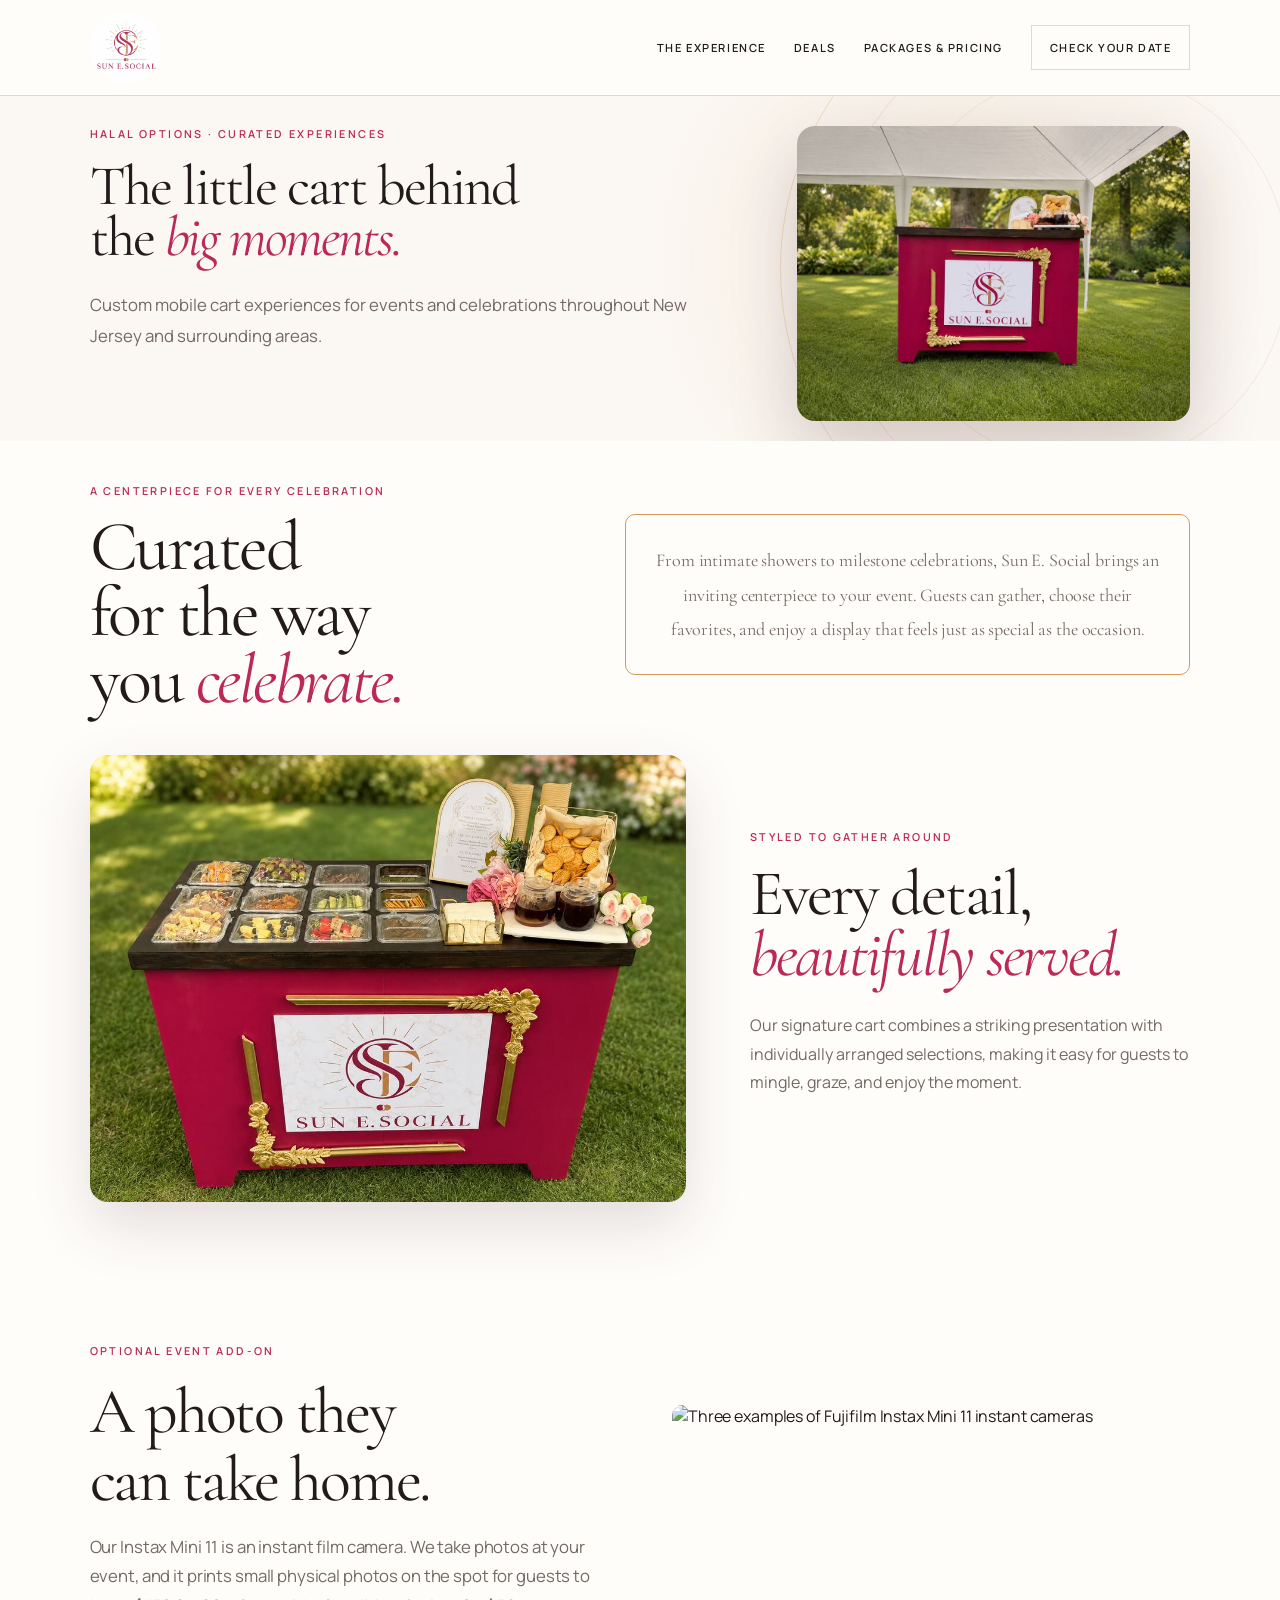
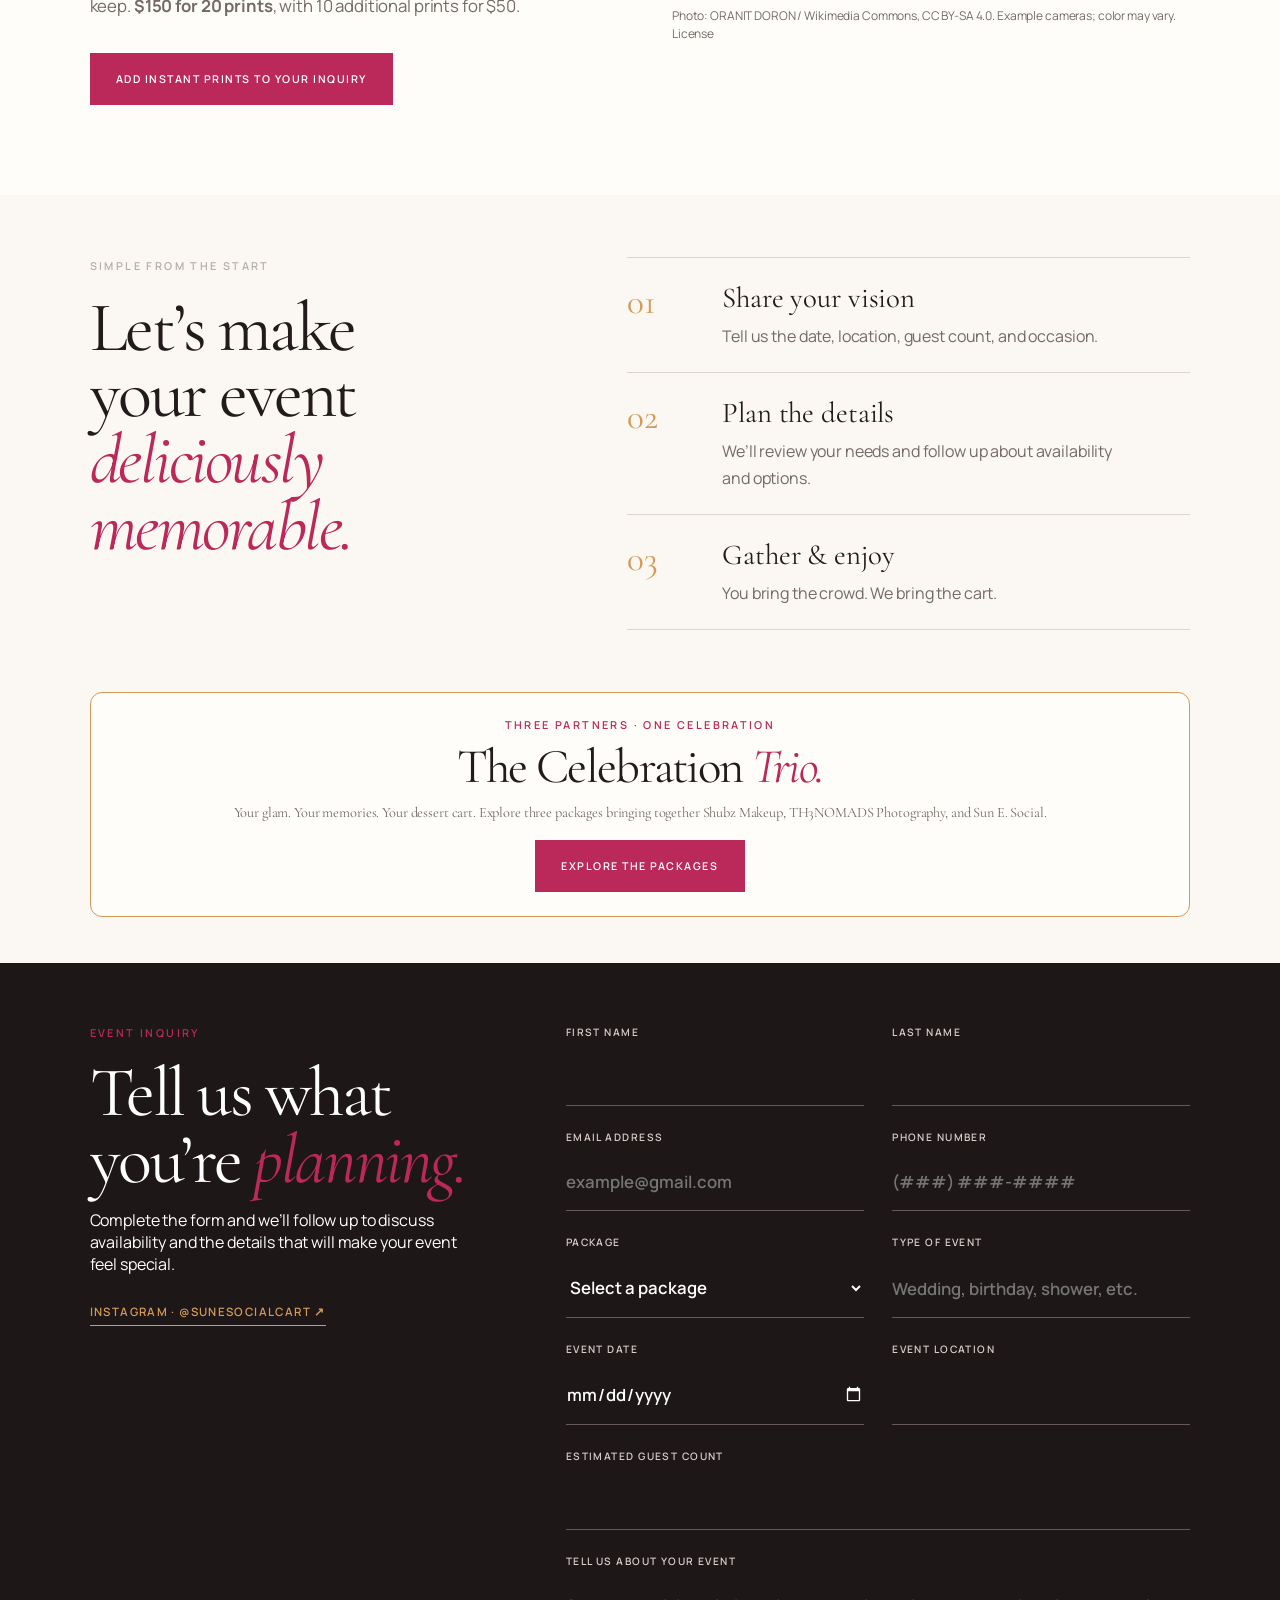
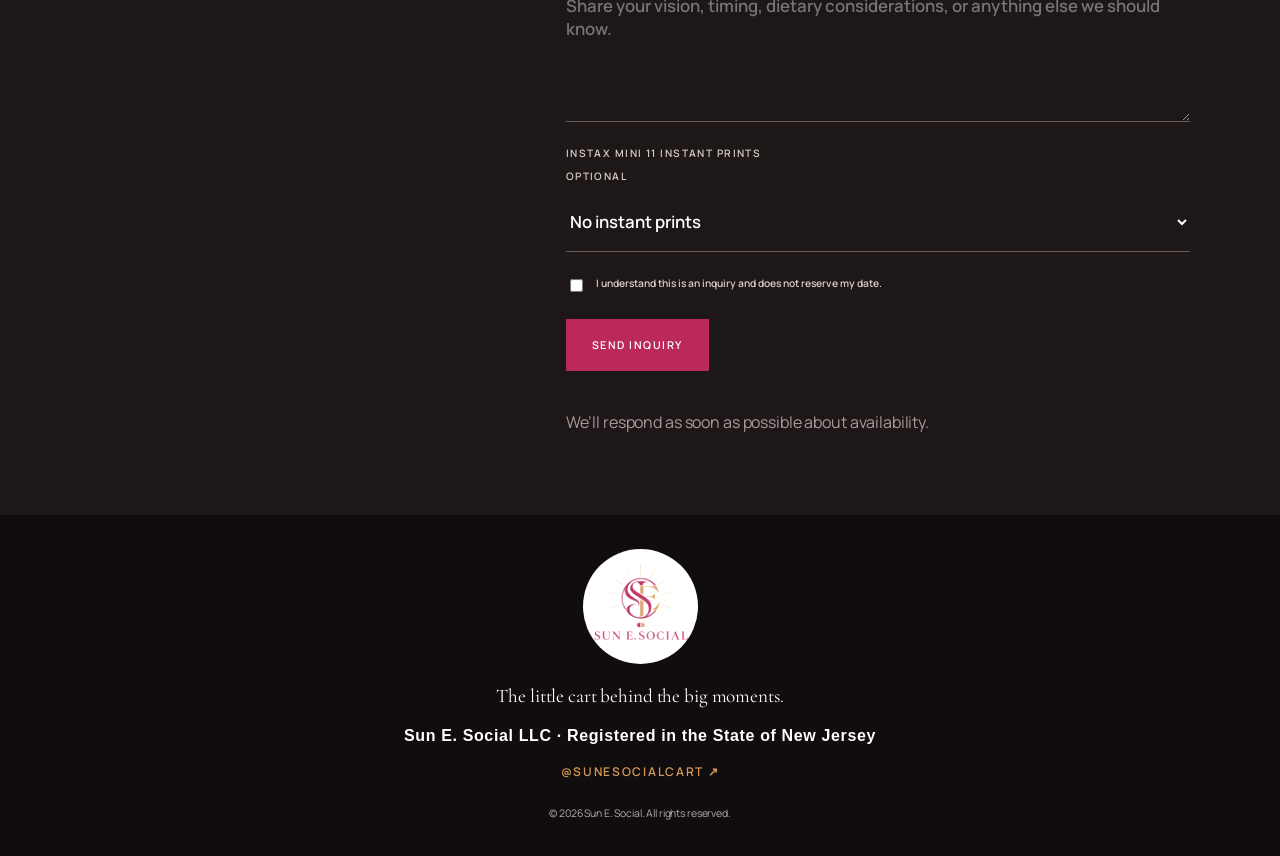
==== commit 22a082ae: "Add Celebration Trio deals page and replace percentage promotion" ====
--- a/index.html
+++ b/index.html
@@ -12,20 +12,36 @@
   <meta charset="utf-8">
   <meta name="viewport" content="width=device-width,initial-scale=1">
   <meta name="description" content="Sun E. Social offers halal curated charcuterie carts for celebrations throughout New Jersey and surrounding areas.">
+  <meta property="og:type" content="website">
+  <meta property="og:site_name" content="Sun E. Social">
+  <meta property="og:title" content="Sun E. Social | Mobile Food Cart">
+  <meta property="og:description" content="The little cart behind the big moments. Custom mobile cart experiences for events and celebrations throughout New Jersey and surrounding areas.">
+  <meta property="og:url" content="https://sunesocialcart.com/">
+  <meta property="og:image" content="https://sunesocialcart.com/assets/cart-wide.jpg">
+  <meta property="og:image:secure_url" content="https://sunesocialcart.com/assets/cart-wide.jpg">
+  <meta property="og:image:type" content="image/jpeg">
+  <meta property="og:image:width" content="1000">
+  <meta property="og:image:height" content="750">
+  <meta property="og:image:alt" content="Sun E. Social pink and gold mobile food cart at an outdoor event">
+  <meta name="twitter:card" content="summary_large_image">
+  <meta name="twitter:title" content="Sun E. Social | Mobile Food Cart">
+  <meta name="twitter:description" content="The little cart behind the big moments. Custom mobile cart experiences for events and celebrations throughout New Jersey and surrounding areas.">
+  <meta name="twitter:image" content="https://sunesocialcart.com/assets/cart-wide.jpg">
+  <meta name="twitter:image:alt" content="Sun E. Social pink and gold mobile food cart at an outdoor event">
   <meta name="theme-color" content="#bb285a">
   <link rel="preconnect" href="https://fonts.googleapis.com">
   <link rel="preconnect" href="https://fonts.gstatic.com" crossorigin>
   <link href="https://fonts.googleapis.com/css2?family=Cormorant+Garamond:ital,wght@0,400;0,500;0,600;1,400;1,500&amp;family=Manrope:wght@400;500;600;700&amp;display=swap" rel="stylesheet">
   <link rel="canonical" href="https://sunesocialcart.com/">
   <link rel="icon" href="assets/logo.webp">
-  <link rel="stylesheet" href="styles.css?v=20260928-instax-experience">
+  <link rel="stylesheet" href="styles.css?v=20261114-celebration-trio">
   <title>Sun E. Social | Mobile Food Cart</title>
 </head>
 <body>
   <header class="site-header">
     <a class="brand" href="#top" aria-label="Sun E. Social home"><img src="assets/logo.webp" alt="Sun E. Social"></a>
     <nav aria-label="Primary navigation">
-      <a href="#experience">The experience</a><a href="#deals">Deals</a><a class="packages-link" href="packages.html?v=20260925-charcuterie-package">Packages &amp; Pricing</a><a class="nav-cta" href="#inquiry">Check Your Date</a>
+      <a href="#experience">The experience</a><a href="deals.html">Deals</a><a class="packages-link" href="packages.html?v=20260925-charcuterie-package">Packages &amp; Pricing</a><a class="nav-cta" href="#inquiry">Check Your Date</a>
     </nav>
   </header>
   <main>
@@ -37,15 +53,17 @@
       <figure class="instax-photo"><img src="https://thumb.wikimedia.org/wikipedia/commons/thumb/8/83/%D7%9E%D7%A6%D7%9C%D7%9E%D7%AA_%D7%90%D7%99%D7%A0%D7%A1%D7%98%D7%A7%D7%A1_%D7%9E%D7%99%D7%A0%D7%99_11_%D7%91%D7%A9%D7%9C%D7%95%D7%A9%D7%94_%D7%A6%D7%91%D7%A2%D7%99%D7%9D.jpg/960px-%D7%9E%D7%A6%D7%9C%D7%9E%D7%AA_%D7%90%D7%99%D7%A0%D7%A1%D7%98%D7%A7%D7%A1_%D7%9E%D7%99%D7%A0%D7%99_11_%D7%91%D7%A9%D7%9C%D7%95%D7%A9%D7%94_%D7%A6%D7%91%D7%A2%D7%99%D7%9D.jpg" alt="Three examples of Fujifilm Instax Mini 11 instant cameras" loading="lazy" width="960" height="359"><figcaption><a href="https://commons.wikimedia.org/wiki/File:%D7%9E%D7%A6%D7%9C%D7%9E%D7%AA_%D7%90%D7%99%D7%A0%D7%A1%D7%98%D7%A7%D7%A1_%D7%9E%D7%99%D7%A0%D7%99_11_%D7%91%D7%A9%D7%9C%D7%95%D7%A9%D7%94_%D7%A6%D7%91%D7%A2%D7%99%D7%9D.jpg" target="_blank" rel="noreferrer">Photo: ORANIT DORON / Wikimedia Commons, CC BY-SA 4.0. Example cameras; color may vary.</a> <a href="https://creativecommons.org/licenses/by-sa/4.0/" target="_blank" rel="noreferrer">License</a></figcaption></figure>
     </section>
     <section class="process" id="process"><div><p class="eyebrow">Simple from the start</p><h2>Let’s make your event <br><em>deliciously memorable.</em></h2></div><ol><li><b>01</b><div><h3>Share your vision</h3><p>Tell us the date, location, guest count, and occasion.</p></div></li><li><b>02</b><div><h3>Plan the details</h3><p>We’ll review your needs and follow up about availability and options.</p></div></li><li><b>03</b><div><h3>Gather &amp; enjoy</h3><p>You bring the crowd. We bring the cart.</p></div></li></ol></section>
-    <section class="partner-package" id="deals" aria-labelledby="partner-package-title"><div class="package-logos" aria-label="Sun E. Social and TH3NOMADS Photography"><a href="https://sunesocialcart.com/" aria-label="Sun E. Social"><img src="assets/logo.webp" alt="Sun E. Social logo"></a><span aria-hidden="true">+</span><a href="https://www.th3nomadsphotography.com/" target="_blank" rel="noreferrer" aria-label="TH3NOMADS Photography"><img src="https://www.th3nomadsphotography.com/assets/logo.png" alt="TH3NOMADS Photography logo"></a></div><div><p class="eyebrow">One celebration · Two experiences</p><h2 id="partner-package-title">Book the cart. <br><em>Capture the moment.</em></h2></div><div class="partner-package-copy"><p>Book Sun E. Social and TH3NOMADS Photography together as a package and receive <strong>10% off</strong>.</p><a class="button secondary" href="https://www.th3nomadsphotography.com/" target="_blank" rel="noreferrer">Visit TH3NOMADS Photography ↗</a></div></section>
+    <section class="partner-package" id="deals" aria-labelledby="partner-package-title"><div><p class="eyebrow">Three partners · One celebration</p><h2 id="partner-package-title">The Celebration <em>Trio.</em></h2></div><div class="partner-package-copy"><p>Your glam. Your memories. Your dessert cart. Explore three packages bringing together Shubz Makeup, TH3NOMADS Photography, and Sun E. Social.</p><a class="button primary" href="deals.html">Explore the packages</a></div></section>
     <section class="inquiry dark-section" id="inquiry"><div class="inquiry-intro"><p class="eyebrow">Event inquiry</p><h2>Tell us what <br>you’re <em>planning.</em></h2><p>Complete the form and we’ll follow up to discuss availability and the details that will make your event feel special.</p><div class="social-links"><a href="https://www.instagram.com/sunesocialcart" target="_blank" rel="noreferrer">Instagram · @sunesocialcart ↗</a></div></div>
-      <form action="https://formspree.io/f/mqpkbeqo" method="POST" id="inquiryForm"><input type="hidden" name="_subject" value="New Sun E. Social Event Inquiry"><div class="form-row"><label>First name<input name="first_name" autocomplete="given-name" required></label><label>Last name<input name="last_name" autocomplete="family-name" required></label></div><div class="form-row"><label>Email address<input name="email" type="email" autocomplete="email" placeholder="example@gmail.com" required></label><label>Phone number<input name="phone" type="tel" autocomplete="tel" inputmode="numeric" maxlength="14" pattern="\([0-9]{3}\) [0-9]{3}-[0-9]{4}" title="Enter a 10-digit phone number" placeholder="(###) ###-####" required></label></div><div class="form-row"><label>Package<select name="package" required><option value="" selected disabled>Select a package</option><option>Sun E. Signature — The Charcuterie Cart</option><option value="scone-social">The Scone Social — Charcuterie</option><option>The Fresh Start Bar — Parfait Bar</option><option>The Fresh Start Bar — Açaí Bar</option><option>The Seasonal Cart — Fall Caramel Apple Cart</option><option>The Seasonal Cart — Fall Caramel Apple on a Stick</option><option>Custom Curate Your Dream Cart</option></select></label><label>Type of event<input name="occasion" type="text" placeholder="Wedding, birthday, shower, etc." required></label></div><div class="form-row"><label>Event date<input name="event_date" type="date" required></label><label>Event location<input name="location" required></label></div><label>Estimated guest count<input name="guest_count" type="number" min="1" required></label><label>Tell us about your event<textarea name="message" rows="4" placeholder="Share your vision, timing, dietary considerations, or anything else we should know." required></textarea></label><label>Instax Mini 11 instant prints <span class="optional">Optional</span><select name="instax_mini_11_addon"><option value="">No instant prints</option><option value="20 prints — $150">20 prints — $150</option><option value="30 prints — $200">30 prints — $200</option><option value="40 prints — $250">40 prints — $250</option><option value="More than 40 prints — please quote">More than 40 prints — request a quote</option></select></label><label class="consent"><input type="checkbox" name="inquiry_acknowledgement" value="Confirmed" required><span>I understand this is an inquiry and does not reserve my date.</span></label><button class="button primary" type="submit">Send inquiry</button><p class="form-status" id="formStatus" aria-live="polite">We’ll respond as soon as possible about availability.</p></form>
+      <form action="https://formspree.io/f/mqpkbeqo" method="POST" id="inquiryForm"><input type="hidden" name="_subject" value="New Sun E. Social Event Inquiry"><div class="form-row"><label>First name<input name="first_name" autocomplete="given-name" required></label><label>Last name<input name="last_name" autocomplete="family-name" required></label></div><div class="form-row"><label>Email address<input name="email" type="email" autocomplete="email" placeholder="example@gmail.com" required></label><label>Phone number<input name="phone" type="tel" autocomplete="tel" inputmode="numeric" maxlength="14" pattern="\([0-9]{3}\) [0-9]{3}-[0-9]{4}" title="Enter a 10-digit phone number" placeholder="(###) ###-####" required></label></div><div class="form-row"><label>Package<select name="package" required><option value="" selected disabled>Select a package</option><option>Sun E. Signature — The Charcuterie Cart</option><option value="scone-social">The Scone Social — Charcuterie</option><option>The Fresh Start Bar — Parfait Bar</option><option>The Fresh Start Bar — Açaí Bar</option><option>The Seasonal Cart — Fall Caramel Apple Cart</option><option>The Seasonal Cart — Fall Caramel Apple on a Stick</option><option value="cake-bar">Cake Bar</option><option value="sweet-treat-bar">Sweet Treat Bar</option><option value="smores-bar">S’mores Bar</option><option value="cloud-mochi-cups">Cloud Mochi Cups</option><option value="mini-pancake-bar">Mini Pancake Bar</option><option value="mangonada-bar">Mangonada Bar</option><option value="honeycomb-waffle-bar">Honeycomb Waffle Bar</option><option value="chocolate-fountain-bar">Chocolate Fountain Bar</option><option value="strawberry-dubai-chocolate-bar">Strawberry Dubai Chocolate Bar</option><option value="first-look">The Celebration Trio — The First Look</option><option value="signature-social">The Celebration Trio — The Signature Social</option><option value="grand-affair">The Celebration Trio — The Grand Affair</option><option>Custom Curate Your Dream Cart</option></select></label><label>Type of event<input name="occasion" type="text" placeholder="Wedding, birthday, shower, etc." required></label></div><div class="form-row"><label>Event date<input name="event_date" type="date" required></label><label>Event location<input name="location" required></label></div><label>Estimated guest count<input name="guest_count" type="number" min="1" required></label><label>Tell us about your event<textarea name="message" rows="4" placeholder="Share your vision, timing, dietary considerations, or anything else we should know." required></textarea></label><label>Instax Mini 11 instant prints <span class="optional">Optional</span><select name="instax_mini_11_addon"><option value="">No instant prints</option><option value="20 prints — $150">20 prints — $150</option><option value="30 prints — $200">30 prints — $200</option><option value="40 prints — $250">40 prints — $250</option><option value="More than 40 prints — please quote">More than 40 prints — request a quote</option></select></label><label class="consent"><input type="checkbox" name="inquiry_acknowledgement" value="Confirmed" required><span>I understand this is an inquiry and does not reserve my date.</span></label><button class="button primary" type="submit">Send inquiry</button><p class="form-status" id="formStatus" aria-live="polite">We’ll respond as soon as possible about availability.</p></form>
     </section>
   </main>
   <footer><img src="assets/logo.webp" alt="Sun E. Social"><p>The little cart behind the big moments.</p><p style="font-family:Arial,Helvetica,sans-serif;font-size:1rem;font-weight:600;letter-spacing:.04em;color:#fff;margin:18px 0;">Sun E. Social LLC · Registered in the State of New Jersey</p><a class="instagram-link" href="https://www.instagram.com/sunesocialcart" target="_blank" rel="noreferrer" aria-label="Follow Sun E. Social on Instagram">@sunesocialcart ↗</a><small>© 2026 Sun E. Social. All rights reserved.</small></footer><script src="script.js?v=20260903-1"></script>
 <script>
-    if (new URLSearchParams(window.location.search).get('package') === 'scone-social') {
-      document.querySelector('select[name="package"]').value = 'scone-social';
+    const requestedPackage = new URLSearchParams(window.location.search).get('package');
+    const packageSelect = document.querySelector('select[name="package"]');
+    if (requestedPackage && Array.from(packageSelect.options).some(option => option.value === requestedPackage)) {
+      packageSelect.value = requestedPackage;
     }
   </script>
 </body>
--- a/styles.css
+++ b/styles.css
@@ -774,3 +774,64 @@
 .caramel-apple-details>h3:first-child{margin-top:0}
 .caramel-apple-details>p{color:var(--muted);line-height:1.65}
 @media(max-width:800px){.caramel-apple-layout{grid-template-columns:1fr;gap:24px}.caramel-apple-photo{max-width:520px;width:100%;margin:0 auto}}
+
+/* Additional cart menus */
+.additional-menu{margin-top:34px;padding:clamp(24px,3vw,42px);border:1px solid var(--gold);border-radius:14px;background:var(--ivory)}
+.additional-menu h2{font-size:clamp(2.2rem,4vw,3.5rem);line-height:1.05}
+.additional-menu-intro{margin:16px 0 26px;color:var(--muted);line-height:1.6}
+.additional-menu-grid{display:grid;grid-template-columns:repeat(3,minmax(0,1fr));gap:16px}
+.additional-menu-card{display:flex;flex-direction:column;align-items:flex-start;min-width:0;padding:24px 20px;border:1px solid var(--line);border-radius:10px;background:var(--paper)}
+.additional-menu-card h3{font:500 1.65rem/1.15 var(--font-display);color:var(--ink);margin:0 0 18px}
+.additional-menu-price{margin:auto 0 20px;color:var(--berry)}
+.additional-menu-price span{display:block;margin-bottom:6px;font-size:.65rem;letter-spacing:.12em;text-transform:uppercase}
+.additional-menu-price strong{font:500 2.6rem/1 var(--font-display)}
+.additional-menu-card .button{min-height:42px;padding:0 18px}
+.additional-menu-tagline{margin:26px 0 10px;font:italic 1.3rem/1.5 var(--font-display);color:var(--berry)}
+.additional-menu-note{margin:0;color:var(--muted);font-size:.85rem;line-height:1.65}
+@media(max-width:1000px){.additional-menu-grid{grid-template-columns:repeat(2,minmax(0,1fr))}}
+@media(max-width:600px){.additional-menu{margin-top:24px}.additional-menu-grid{grid-template-columns:1fr}.additional-menu-card{padding:22px}.additional-menu-card .button{width:auto}}
+
+/* The Celebration Trio: dedicated Deals page. */
+.trio-page{max-width:1600px;margin:auto}
+.trio-hero{padding:76px 7vw 48px;text-align:center;background:radial-gradient(ellipse at top,#f8e3e8,transparent 68%)}
+.trio-hero h1{font:500 clamp(3.5rem,7vw,6.8rem)/.98 var(--font-display);letter-spacing:-.04em;margin:0 auto 24px;max-width:850px}
+.trio-hero>p:not(.eyebrow){max-width:680px;margin:20px auto;line-height:1.75;color:var(--muted)}
+.trio-hero .trio-tagline{font:500 clamp(1.4rem,3vw,1.9rem)/1.4 var(--font-display);color:var(--ink)}
+.trio-hero .button{margin-top:10px}
+.trio-partners{display:grid;grid-template-columns:repeat(3,minmax(0,1fr));margin:0 7vw 55px;border-top:1px solid var(--line);border-bottom:1px solid var(--line);padding:28px 0;gap:20px}
+.trio-partners>a{display:flex;flex-direction:column;align-items:center;text-align:center;gap:10px;font-size:.85rem;font-weight:600}
+.trio-partners img{width:98px;height:98px;object-fit:contain;border-radius:50%}
+.trio-partners .trio-photo-logo{background:var(--dark);padding:9px}
+.trio-partners small{color:var(--muted);font-size:.75rem;font-weight:400;line-height:1.5}
+.trio-makeup-mark{display:flex;flex-direction:column;justify-content:center;width:98px;height:98px;font:italic 500 1.65rem/.95 var(--font-display);background:#f5e6de;border-radius:50%;color:var(--ink)}
+.trio-makeup-mark br{display:none}
+.trio-package-section{padding:0 5vw 55px;scroll-margin-top:140px}
+.trio-grid{display:grid;grid-template-columns:repeat(3,minmax(0,1fr));gap:22px;align-items:stretch}
+.trio-card{display:flex;flex-direction:column;padding:32px 26px;border:1px solid var(--line);border-top:3px solid var(--gold);border-radius:12px;background:var(--ivory);min-width:0;box-shadow:0 12px 35px #49243108}
+.trio-card:nth-child(2){border-color:#bb285a55;border-top-color:var(--berry)}
+.trio-card h2{font:500 clamp(2rem,2.7vw,2.8rem)/1.05 var(--font-display);letter-spacing:-.03em;min-height:2.1em}
+.trio-card .eyebrow{margin-bottom:15px}
+.trio-price{font:500 3.4rem/1.1 var(--font-display);color:var(--berry);margin:22px 0 16px}
+.trio-price span{display:block;font:500 .65rem/1.6 var(--font-body,Manrope,sans-serif);text-transform:uppercase;letter-spacing:.13em;margin-top:5px;color:var(--muted)}
+.trio-occasion{font-size:.87rem;line-height:1.7;min-height:3.4em;color:var(--muted)}
+.trio-guests{font-size:.88rem;font-weight:600;padding:13px 0;margin:18px 0 0;border-top:1px solid var(--line)}
+.trio-service{padding:21px 0;border-top:1px solid var(--line)}
+.trio-service h3{font:600 1.5rem/1.15 var(--font-display);margin:0 0 8px}
+.trio-service p,.trio-service li{font-size:.86rem;line-height:1.75;color:var(--muted);margin:0}
+.trio-service .trio-provider{font-size:.72rem;color:var(--berry);margin:0 0 9px;font-weight:600}
+.trio-service ul{margin:0;padding-left:18px}
+.trio-card .trio-inquire{margin-top:auto;padding:15px 12px;font-size:.59rem;white-space:normal;text-align:center;line-height:1.6}
+.trio-note{max-width:850px;margin:24px auto 0;text-align:center;font-size:.8rem;color:var(--muted);line-height:1.7}
+.trio-menu{padding:55px 7vw;background:#f5eae3}
+.trio-menu h2,.trio-close h2{font-size:clamp(2.6rem,5vw,4.4rem);line-height:1.05}
+.trio-menu>p:not(.eyebrow),.trio-close>p:not(.eyebrow){max-width:700px;line-height:1.8;color:var(--muted)}
+.trio-menu-grid{display:grid;grid-template-columns:repeat(3,minmax(0,1fr));gap:22px;margin-top:35px}
+.trio-menu-grid article{border-top:1px solid #c9ab90;padding:22px 0}
+.trio-menu-grid article>span{font-size:.7rem;letter-spacing:.1em;color:var(--berry)}
+.trio-menu-grid h3{font:500 1.8rem/1.2 var(--font-display);margin:12px 0}
+.trio-menu-grid p{font-size:.88rem;line-height:1.7;color:var(--muted);margin:0}
+.trio-close{padding:70px 7vw;text-align:center}
+.trio-close>p:not(.eyebrow){margin:24px auto}
+.trio-page a:focus-visible{outline:2px solid var(--berry);outline-offset:5px}
+@media(max-width:1050px){.trio-grid{grid-template-columns:1fr}.trio-package-section{padding-left:7vw;padding-right:7vw}.trio-card{padding:30px}.trio-card h2,.trio-occasion{min-height:0}.trio-card h2{font-size:2.65rem}.trio-inquire{align-self:flex-start}.trio-menu-grid{grid-template-columns:repeat(2,minmax(0,1fr))}}
+@media(max-width:600px){.trio-hero{padding:45px 22px 35px}.trio-hero h1{font-size:3.45rem}.trio-partners{margin:0 22px 35px;gap:20px;grid-template-columns:1fr}.trio-partners>a{padding:14px 0}.trio-package-section{padding:0 22px 35px}.trio-card{padding:26px 22px}.trio-menu{padding:40px 22px}.trio-menu-grid{grid-template-columns:1fr;gap:8px}.trio-close{padding:45px 22px}}
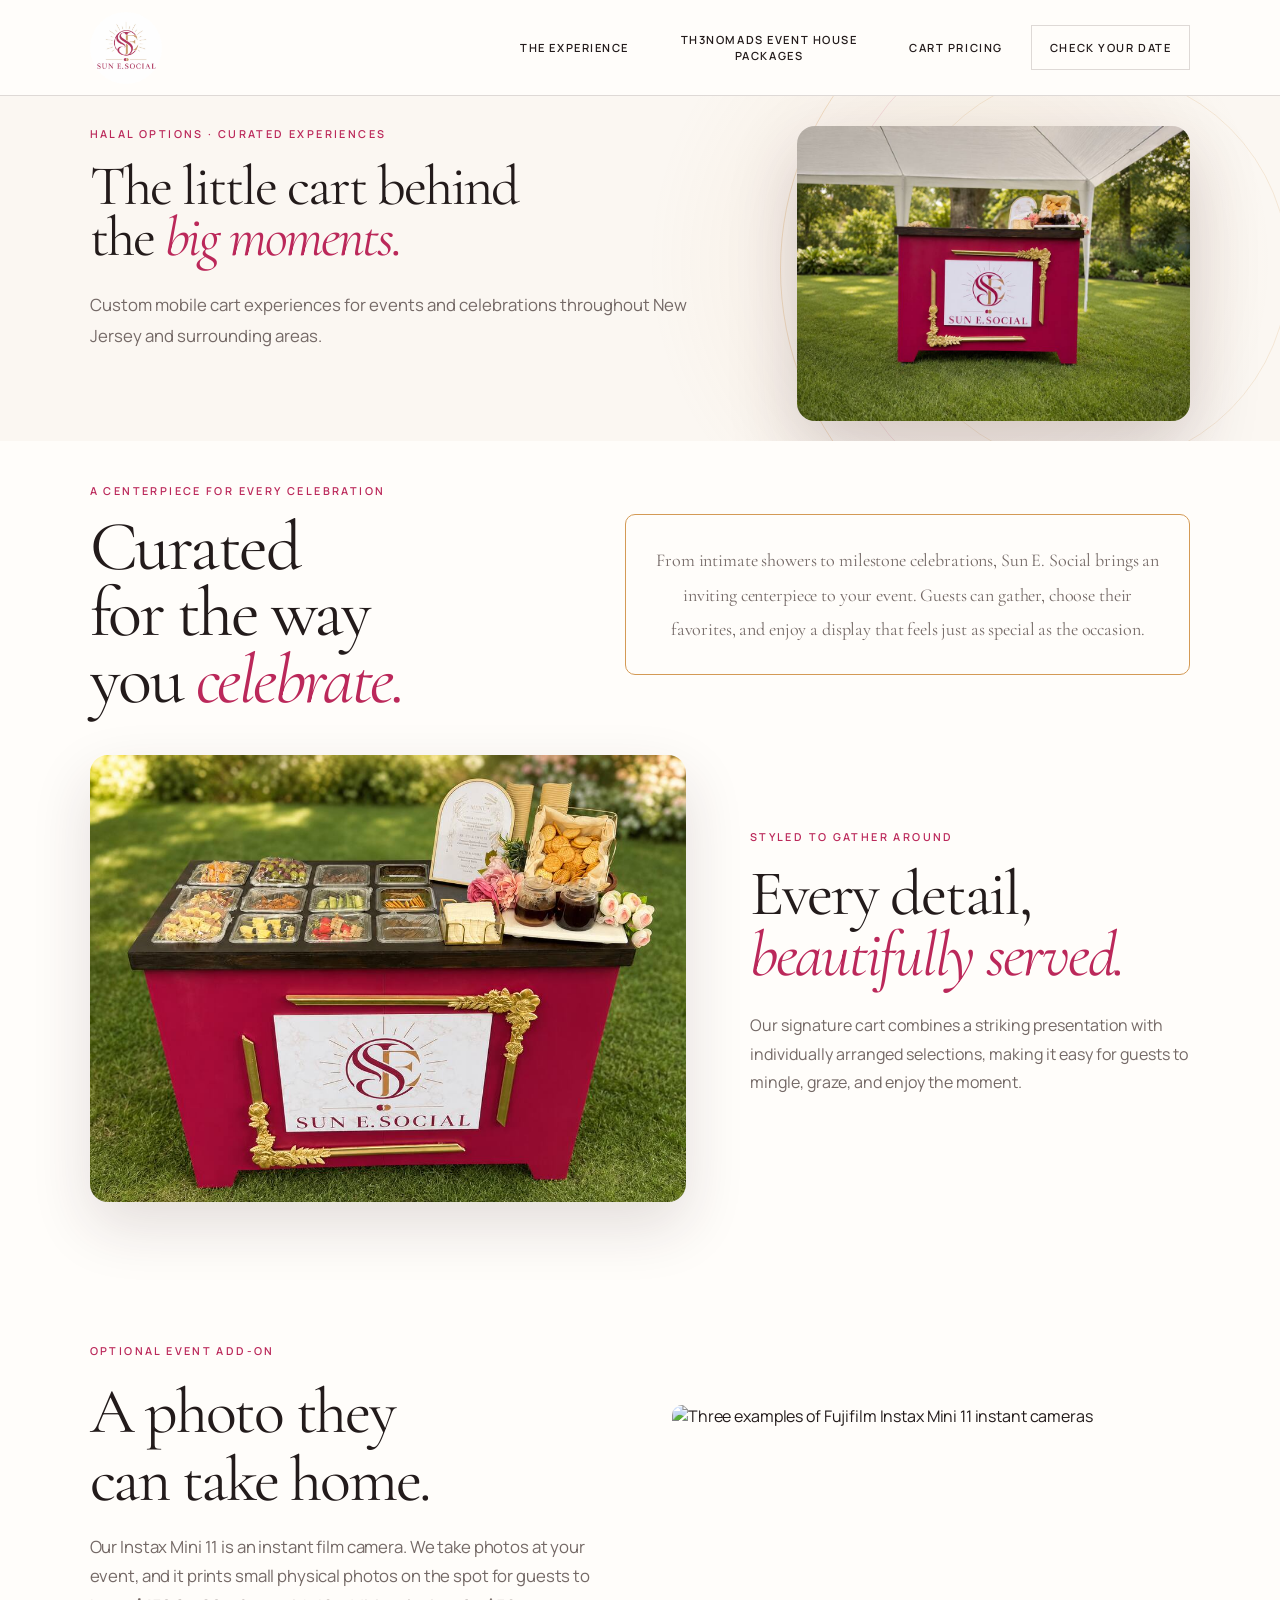
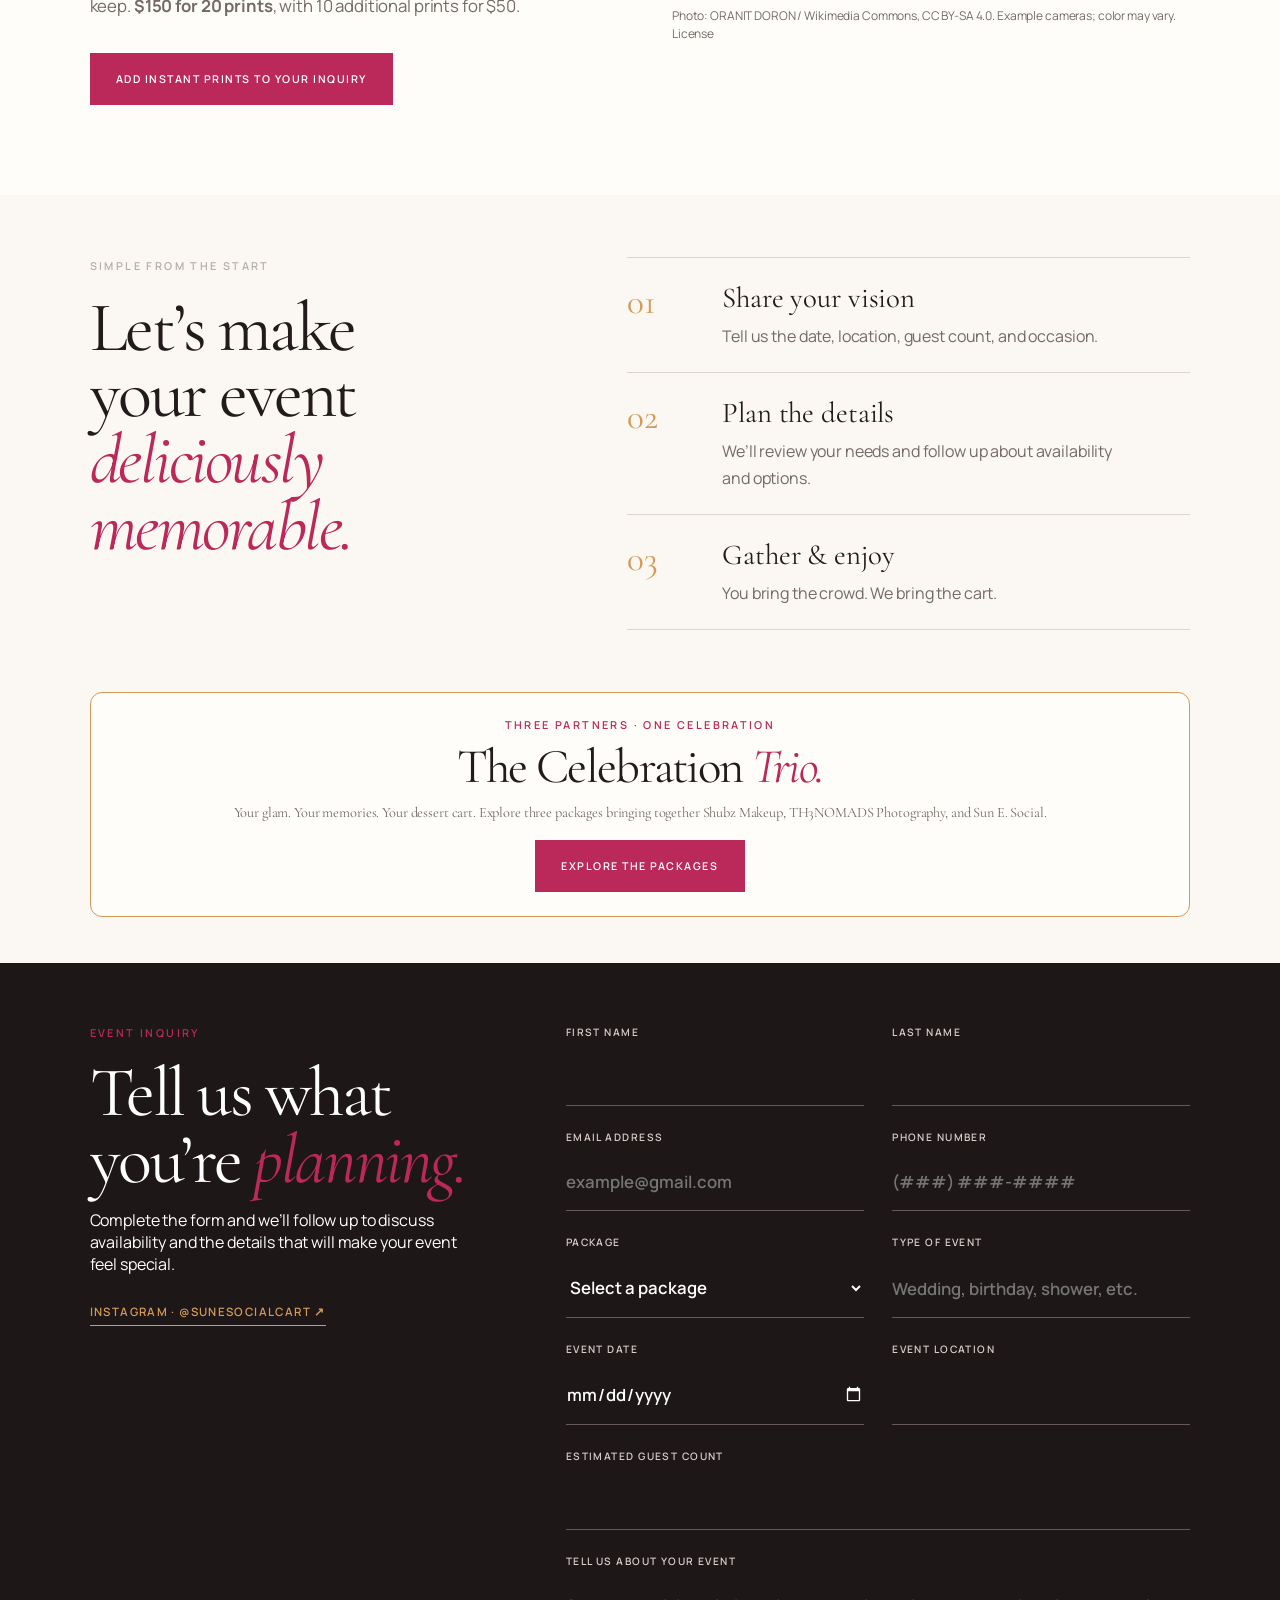
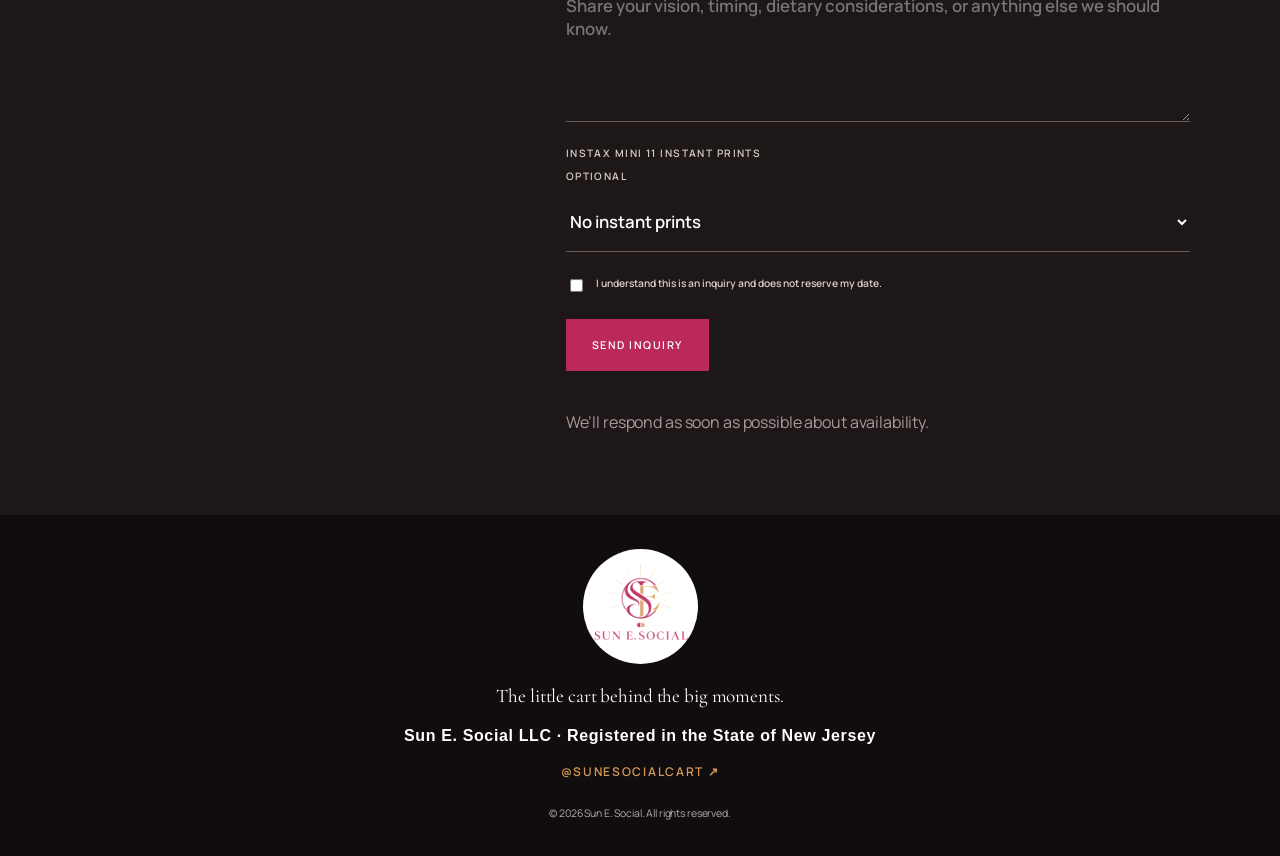
==== commit e1962e1a: "Rename Event House and Cart Pricing navigation" ====
--- a/index.html
+++ b/index.html
@@ -41,7 +41,7 @@
   <header class="site-header">
     <a class="brand" href="#top" aria-label="Sun E. Social home"><img src="assets/logo.webp" alt="Sun E. Social"></a>
     <nav aria-label="Primary navigation">
-      <a href="#experience">The experience</a><a href="deals.html">Deals</a><a class="packages-link" href="packages.html?v=20260925-charcuterie-package">Packages &amp; Pricing</a><a class="nav-cta" href="#inquiry">Check Your Date</a>
+      <a href="#experience">The experience</a><a href="deals.html" style="white-space:normal;text-align:center;line-height:1.35;max-width:14rem">TH3NOMADS Event House Packages</a><a class="packages-link" href="packages.html?v=20260925-charcuterie-package">Cart Pricing</a><a class="nav-cta" href="#inquiry">Check Your Date</a>
     </nav>
   </header>
   <main>
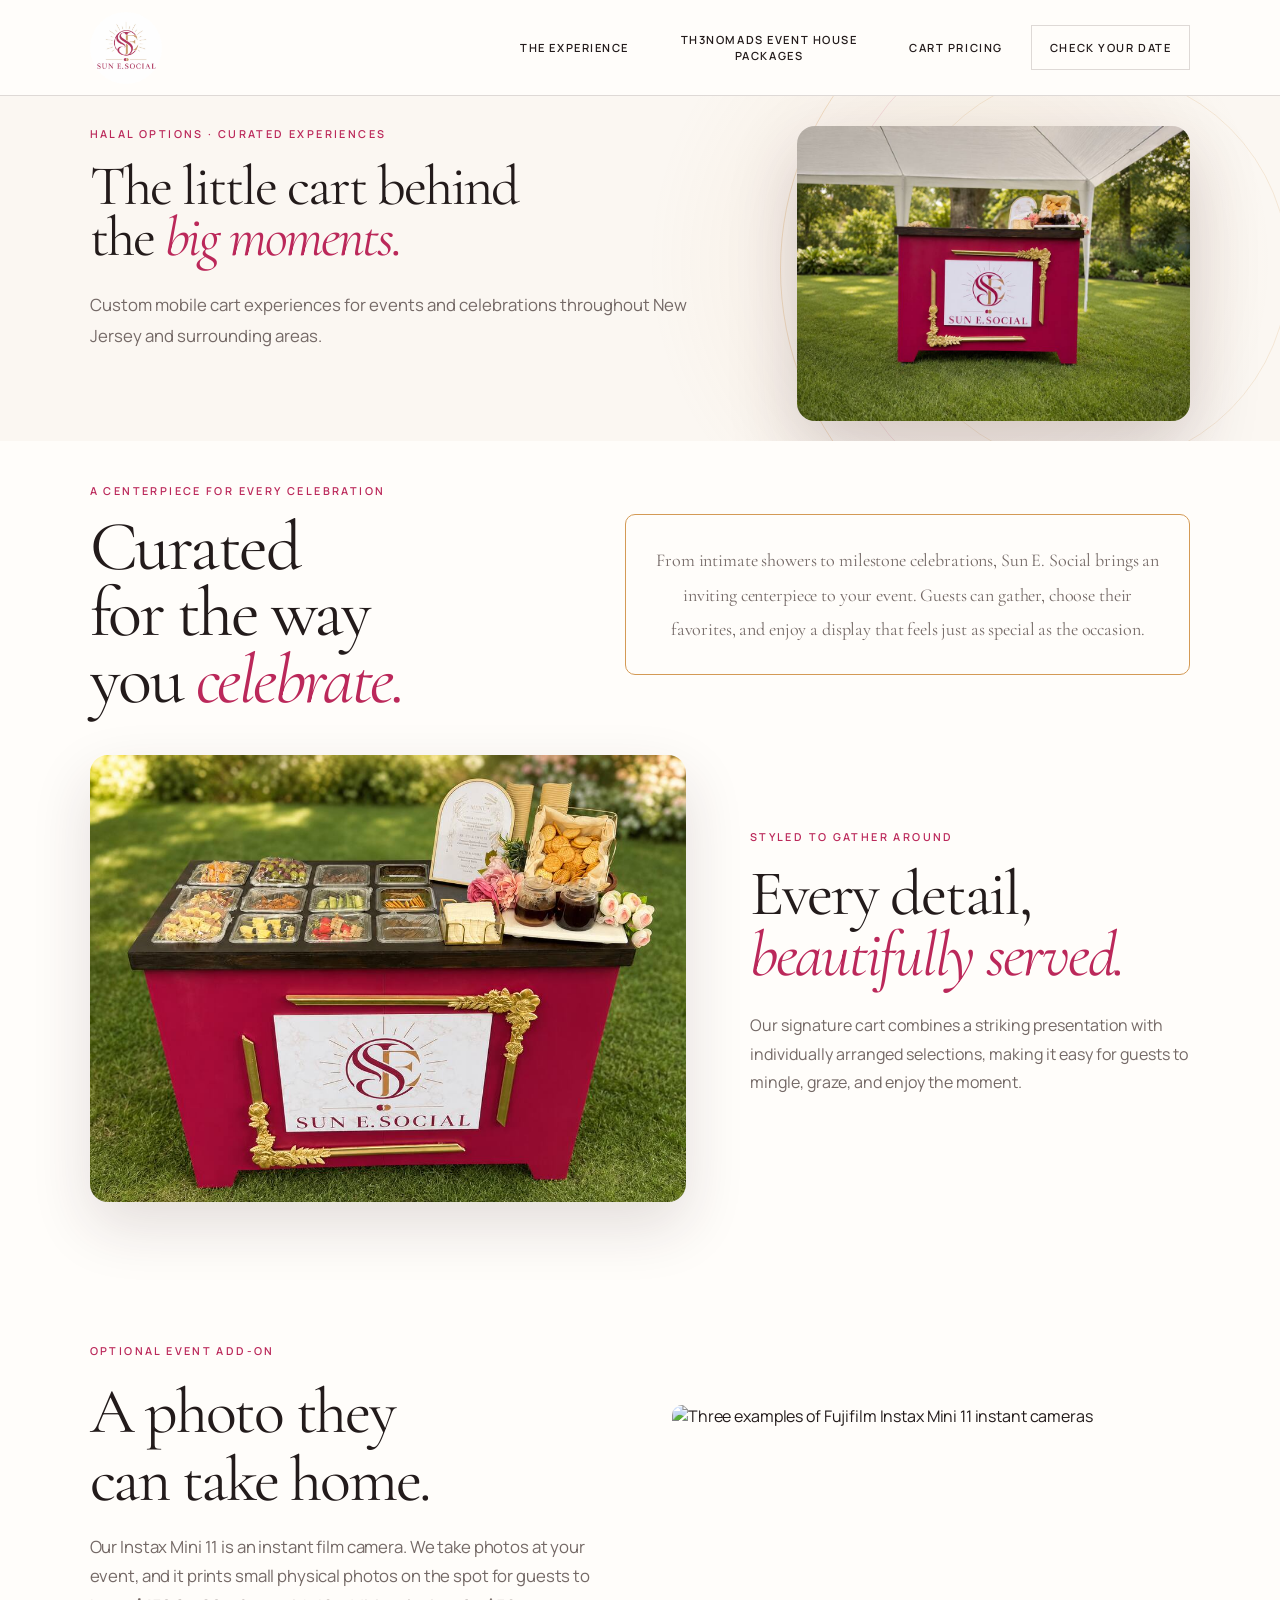
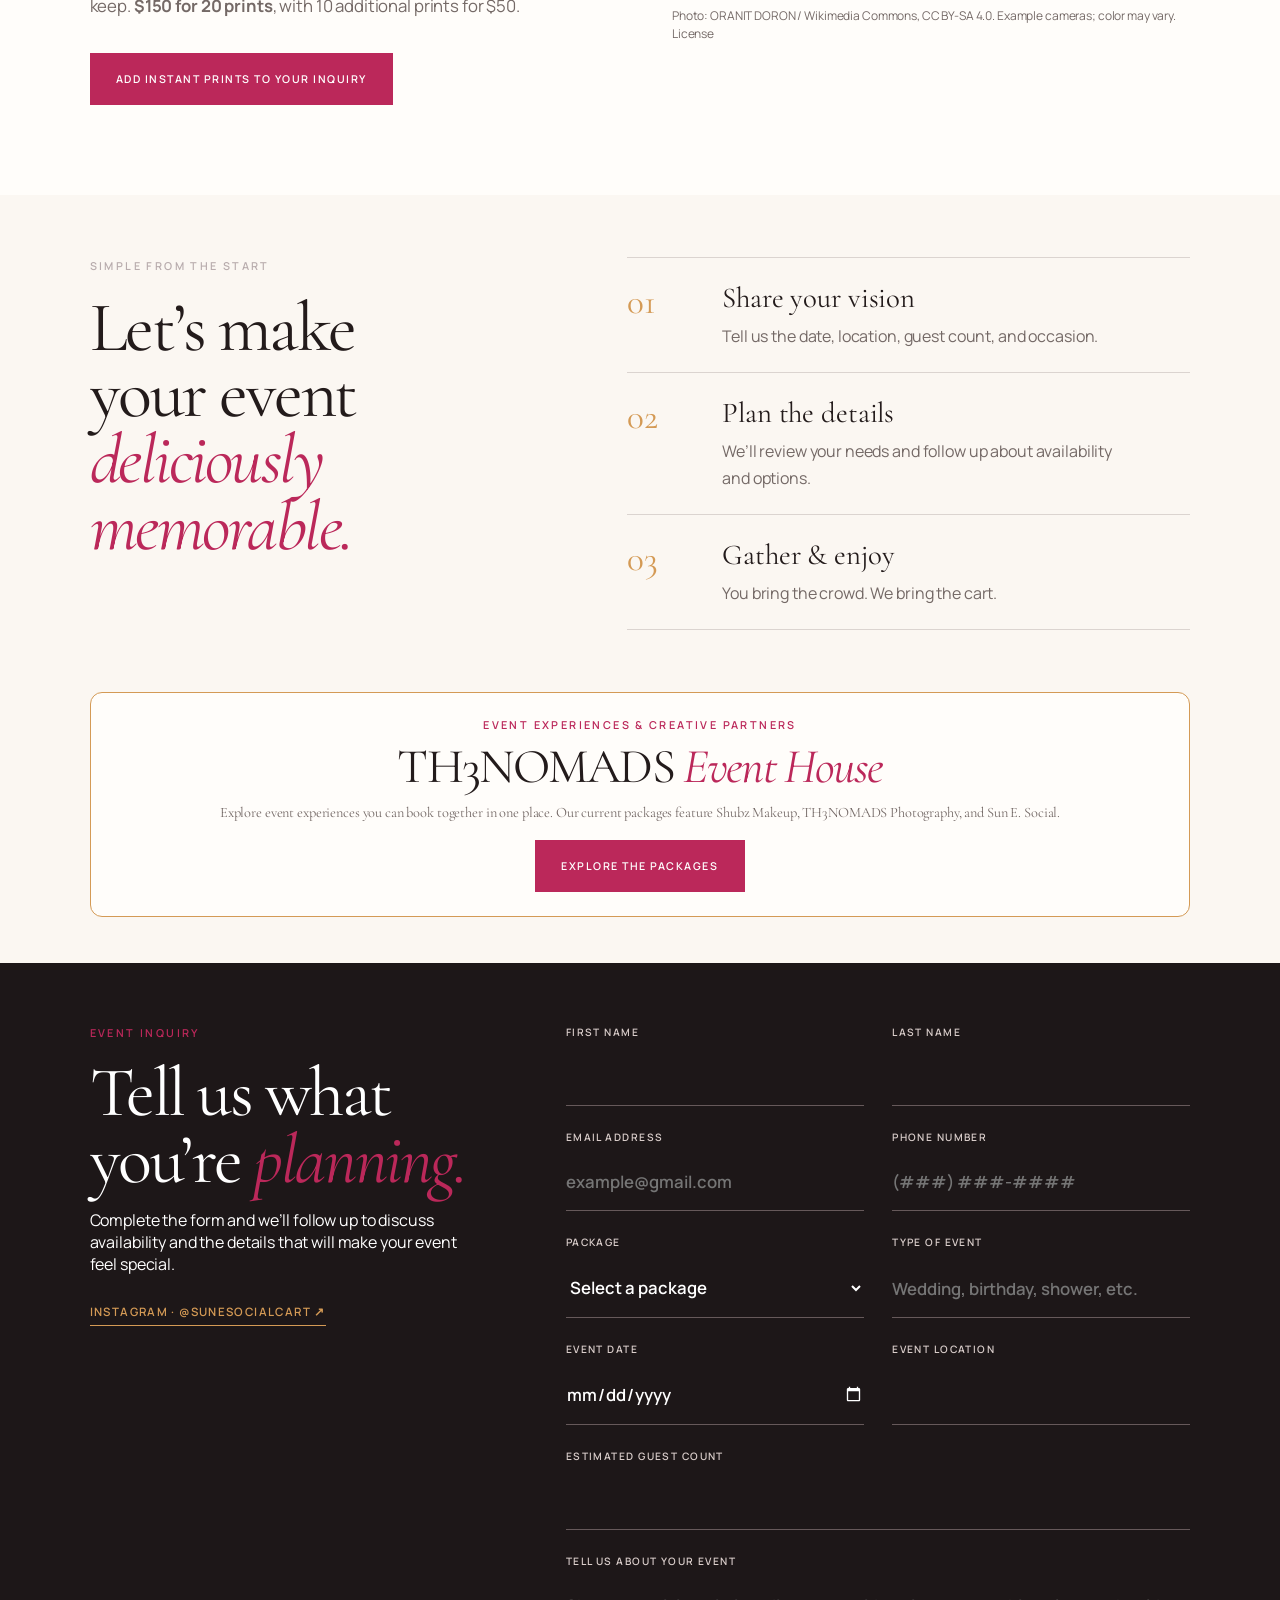
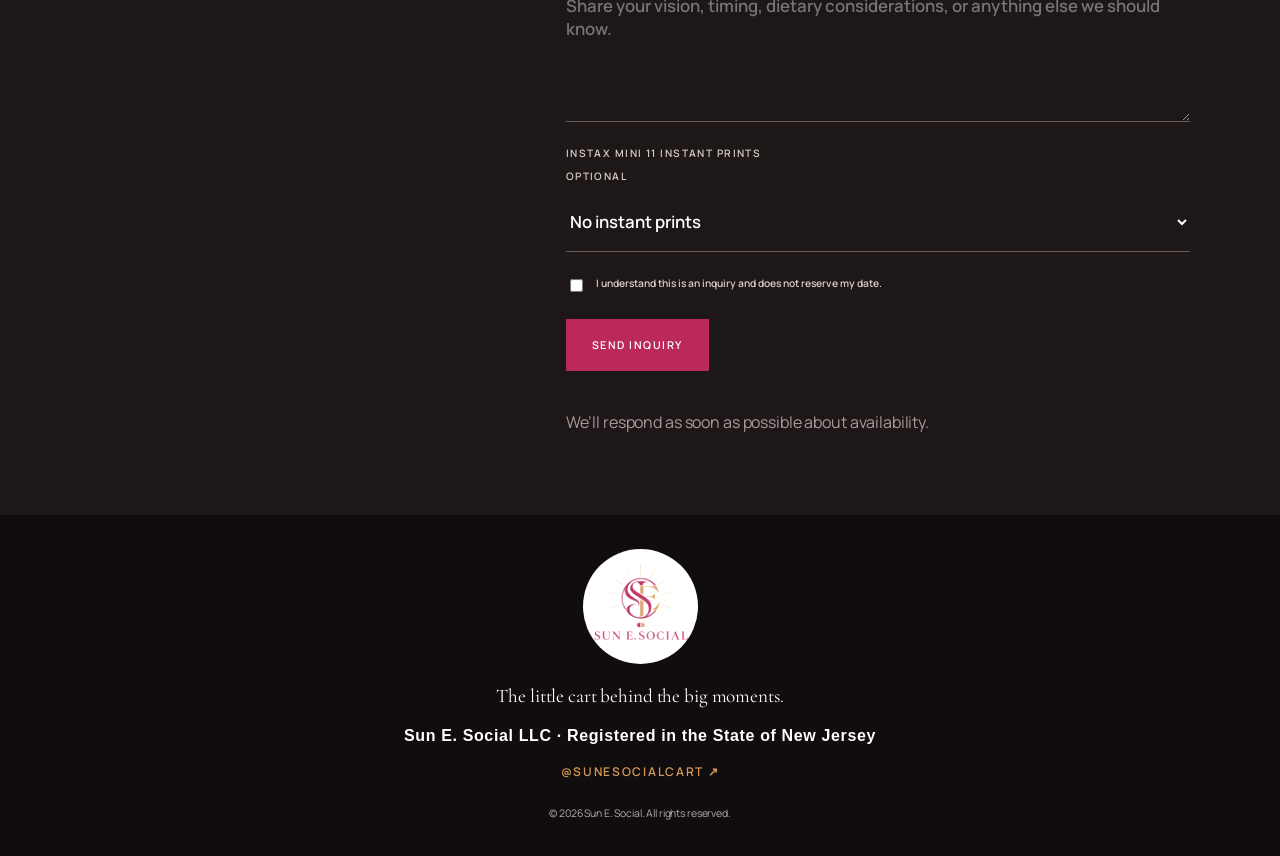
==== commit e6345340: "Position Event House for future experiences and vendors" ====
--- a/index.html
+++ b/index.html
@@ -53,9 +53,9 @@
       <figure class="instax-photo"><img src="https://thumb.wikimedia.org/wikipedia/commons/thumb/8/83/%D7%9E%D7%A6%D7%9C%D7%9E%D7%AA_%D7%90%D7%99%D7%A0%D7%A1%D7%98%D7%A7%D7%A1_%D7%9E%D7%99%D7%A0%D7%99_11_%D7%91%D7%A9%D7%9C%D7%95%D7%A9%D7%94_%D7%A6%D7%91%D7%A2%D7%99%D7%9D.jpg/960px-%D7%9E%D7%A6%D7%9C%D7%9E%D7%AA_%D7%90%D7%99%D7%A0%D7%A1%D7%98%D7%A7%D7%A1_%D7%9E%D7%99%D7%A0%D7%99_11_%D7%91%D7%A9%D7%9C%D7%95%D7%A9%D7%94_%D7%A6%D7%91%D7%A2%D7%99%D7%9D.jpg" alt="Three examples of Fujifilm Instax Mini 11 instant cameras" loading="lazy" width="960" height="359"><figcaption><a href="https://commons.wikimedia.org/wiki/File:%D7%9E%D7%A6%D7%9C%D7%9E%D7%AA_%D7%90%D7%99%D7%A0%D7%A1%D7%98%D7%A7%D7%A1_%D7%9E%D7%99%D7%A0%D7%99_11_%D7%91%D7%A9%D7%9C%D7%95%D7%A9%D7%94_%D7%A6%D7%91%D7%A2%D7%99%D7%9D.jpg" target="_blank" rel="noreferrer">Photo: ORANIT DORON / Wikimedia Commons, CC BY-SA 4.0. Example cameras; color may vary.</a> <a href="https://creativecommons.org/licenses/by-sa/4.0/" target="_blank" rel="noreferrer">License</a></figcaption></figure>
     </section>
     <section class="process" id="process"><div><p class="eyebrow">Simple from the start</p><h2>Let’s make your event <br><em>deliciously memorable.</em></h2></div><ol><li><b>01</b><div><h3>Share your vision</h3><p>Tell us the date, location, guest count, and occasion.</p></div></li><li><b>02</b><div><h3>Plan the details</h3><p>We’ll review your needs and follow up about availability and options.</p></div></li><li><b>03</b><div><h3>Gather &amp; enjoy</h3><p>You bring the crowd. We bring the cart.</p></div></li></ol></section>
-    <section class="partner-package" id="deals" aria-labelledby="partner-package-title"><div><p class="eyebrow">Three partners · One celebration</p><h2 id="partner-package-title">The Celebration <em>Trio.</em></h2></div><div class="partner-package-copy"><p>Your glam. Your memories. Your dessert cart. Explore three packages bringing together Shubz Makeup, TH3NOMADS Photography, and Sun E. Social.</p><a class="button primary" href="deals.html">Explore the packages</a></div></section>
+    <section class="partner-package" id="deals" aria-labelledby="partner-package-title"><div><p class="eyebrow">Event experiences &amp; creative partners</p><h2 id="partner-package-title">TH3NOMADS <em>Event House</em></h2></div><div class="partner-package-copy"><p>Explore event experiences you can book together in one place. Our current packages feature Shubz Makeup, TH3NOMADS Photography, and Sun E. Social.</p><a class="button primary" href="deals.html">Explore the packages</a></div></section>
     <section class="inquiry dark-section" id="inquiry"><div class="inquiry-intro"><p class="eyebrow">Event inquiry</p><h2>Tell us what <br>you’re <em>planning.</em></h2><p>Complete the form and we’ll follow up to discuss availability and the details that will make your event feel special.</p><div class="social-links"><a href="https://www.instagram.com/sunesocialcart" target="_blank" rel="noreferrer">Instagram · @sunesocialcart ↗</a></div></div>
-      <form action="https://formspree.io/f/mqpkbeqo" method="POST" id="inquiryForm"><input type="hidden" name="_subject" value="New Sun E. Social Event Inquiry"><div class="form-row"><label>First name<input name="first_name" autocomplete="given-name" required></label><label>Last name<input name="last_name" autocomplete="family-name" required></label></div><div class="form-row"><label>Email address<input name="email" type="email" autocomplete="email" placeholder="example@gmail.com" required></label><label>Phone number<input name="phone" type="tel" autocomplete="tel" inputmode="numeric" maxlength="14" pattern="\([0-9]{3}\) [0-9]{3}-[0-9]{4}" title="Enter a 10-digit phone number" placeholder="(###) ###-####" required></label></div><div class="form-row"><label>Package<select name="package" required><option value="" selected disabled>Select a package</option><option>Sun E. Signature — The Charcuterie Cart</option><option value="scone-social">The Scone Social — Charcuterie</option><option>The Fresh Start Bar — Parfait Bar</option><option>The Fresh Start Bar — Açaí Bar</option><option>The Seasonal Cart — Fall Caramel Apple Cart</option><option>The Seasonal Cart — Fall Caramel Apple on a Stick</option><option value="cake-bar">Cake Bar</option><option value="sweet-treat-bar">Sweet Treat Bar</option><option value="smores-bar">S’mores Bar</option><option value="cloud-mochi-cups">Cloud Mochi Cups</option><option value="mini-pancake-bar">Mini Pancake Bar</option><option value="mangonada-bar">Mangonada Bar</option><option value="honeycomb-waffle-bar">Honeycomb Waffle Bar</option><option value="chocolate-fountain-bar">Chocolate Fountain Bar</option><option value="strawberry-dubai-chocolate-bar">Strawberry Dubai Chocolate Bar</option><option value="first-look">The Celebration Trio — The First Look</option><option value="signature-social">The Celebration Trio — The Signature Social</option><option value="grand-affair">The Celebration Trio — The Grand Affair</option><option>Custom Curate Your Dream Cart</option></select></label><label>Type of event<input name="occasion" type="text" placeholder="Wedding, birthday, shower, etc." required></label></div><div class="form-row"><label>Event date<input name="event_date" type="date" required></label><label>Event location<input name="location" required></label></div><label>Estimated guest count<input name="guest_count" type="number" min="1" required></label><label>Tell us about your event<textarea name="message" rows="4" placeholder="Share your vision, timing, dietary considerations, or anything else we should know." required></textarea></label><label>Instax Mini 11 instant prints <span class="optional">Optional</span><select name="instax_mini_11_addon"><option value="">No instant prints</option><option value="20 prints — $150">20 prints — $150</option><option value="30 prints — $200">30 prints — $200</option><option value="40 prints — $250">40 prints — $250</option><option value="More than 40 prints — please quote">More than 40 prints — request a quote</option></select></label><label class="consent"><input type="checkbox" name="inquiry_acknowledgement" value="Confirmed" required><span>I understand this is an inquiry and does not reserve my date.</span></label><button class="button primary" type="submit">Send inquiry</button><p class="form-status" id="formStatus" aria-live="polite">We’ll respond as soon as possible about availability.</p></form>
+      <form action="https://formspree.io/f/mqpkbeqo" method="POST" id="inquiryForm"><input type="hidden" name="_subject" value="New Sun E. Social Event Inquiry"><div class="form-row"><label>First name<input name="first_name" autocomplete="given-name" required></label><label>Last name<input name="last_name" autocomplete="family-name" required></label></div><div class="form-row"><label>Email address<input name="email" type="email" autocomplete="email" placeholder="example@gmail.com" required></label><label>Phone number<input name="phone" type="tel" autocomplete="tel" inputmode="numeric" maxlength="14" pattern="\([0-9]{3}\) [0-9]{3}-[0-9]{4}" title="Enter a 10-digit phone number" placeholder="(###) ###-####" required></label></div><div class="form-row"><label>Package<select name="package" required><option value="" selected disabled>Select a package</option><option>Sun E. Signature — The Charcuterie Cart</option><option value="scone-social">The Scone Social — Charcuterie</option><option>The Fresh Start Bar — Parfait Bar</option><option>The Fresh Start Bar — Açaí Bar</option><option>The Seasonal Cart — Fall Caramel Apple Cart</option><option>The Seasonal Cart — Fall Caramel Apple on a Stick</option><option value="cake-bar">Cake Bar</option><option value="sweet-treat-bar">Sweet Treat Bar</option><option value="smores-bar">S’mores Bar</option><option value="cloud-mochi-cups">Cloud Mochi Cups</option><option value="mini-pancake-bar">Mini Pancake Bar</option><option value="mangonada-bar">Mangonada Bar</option><option value="honeycomb-waffle-bar">Honeycomb Waffle Bar</option><option value="chocolate-fountain-bar">Chocolate Fountain Bar</option><option value="strawberry-dubai-chocolate-bar">Strawberry Dubai Chocolate Bar</option><option value="first-look">Event House — The First Look</option><option value="signature-social">Event House — The Signature Social</option><option value="grand-affair">Event House — The Grand Affair</option><option>Custom Curate Your Dream Cart</option></select></label><label>Type of event<input name="occasion" type="text" placeholder="Wedding, birthday, shower, etc." required></label></div><div class="form-row"><label>Event date<input name="event_date" type="date" required></label><label>Event location<input name="location" required></label></div><label>Estimated guest count<input name="guest_count" type="number" min="1" required></label><label>Tell us about your event<textarea name="message" rows="4" placeholder="Share your vision, timing, dietary considerations, or anything else we should know." required></textarea></label><label>Instax Mini 11 instant prints <span class="optional">Optional</span><select name="instax_mini_11_addon"><option value="">No instant prints</option><option value="20 prints — $150">20 prints — $150</option><option value="30 prints — $200">30 prints — $200</option><option value="40 prints — $250">40 prints — $250</option><option value="More than 40 prints — please quote">More than 40 prints — request a quote</option></select></label><label class="consent"><input type="checkbox" name="inquiry_acknowledgement" value="Confirmed" required><span>I understand this is an inquiry and does not reserve my date.</span></label><button class="button primary" type="submit">Send inquiry</button><p class="form-status" id="formStatus" aria-live="polite">We’ll respond as soon as possible about availability.</p></form>
     </section>
   </main>
   <footer><img src="assets/logo.webp" alt="Sun E. Social"><p>The little cart behind the big moments.</p><p style="font-family:Arial,Helvetica,sans-serif;font-size:1rem;font-weight:600;letter-spacing:.04em;color:#fff;margin:18px 0;">Sun E. Social LLC · Registered in the State of New Jersey</p><a class="instagram-link" href="https://www.instagram.com/sunesocialcart" target="_blank" rel="noreferrer" aria-label="Follow Sun E. Social on Instagram">@sunesocialcart ↗</a><small>© 2026 Sun E. Social. All rights reserved.</small></footer><script src="script.js?v=20260903-1"></script>
